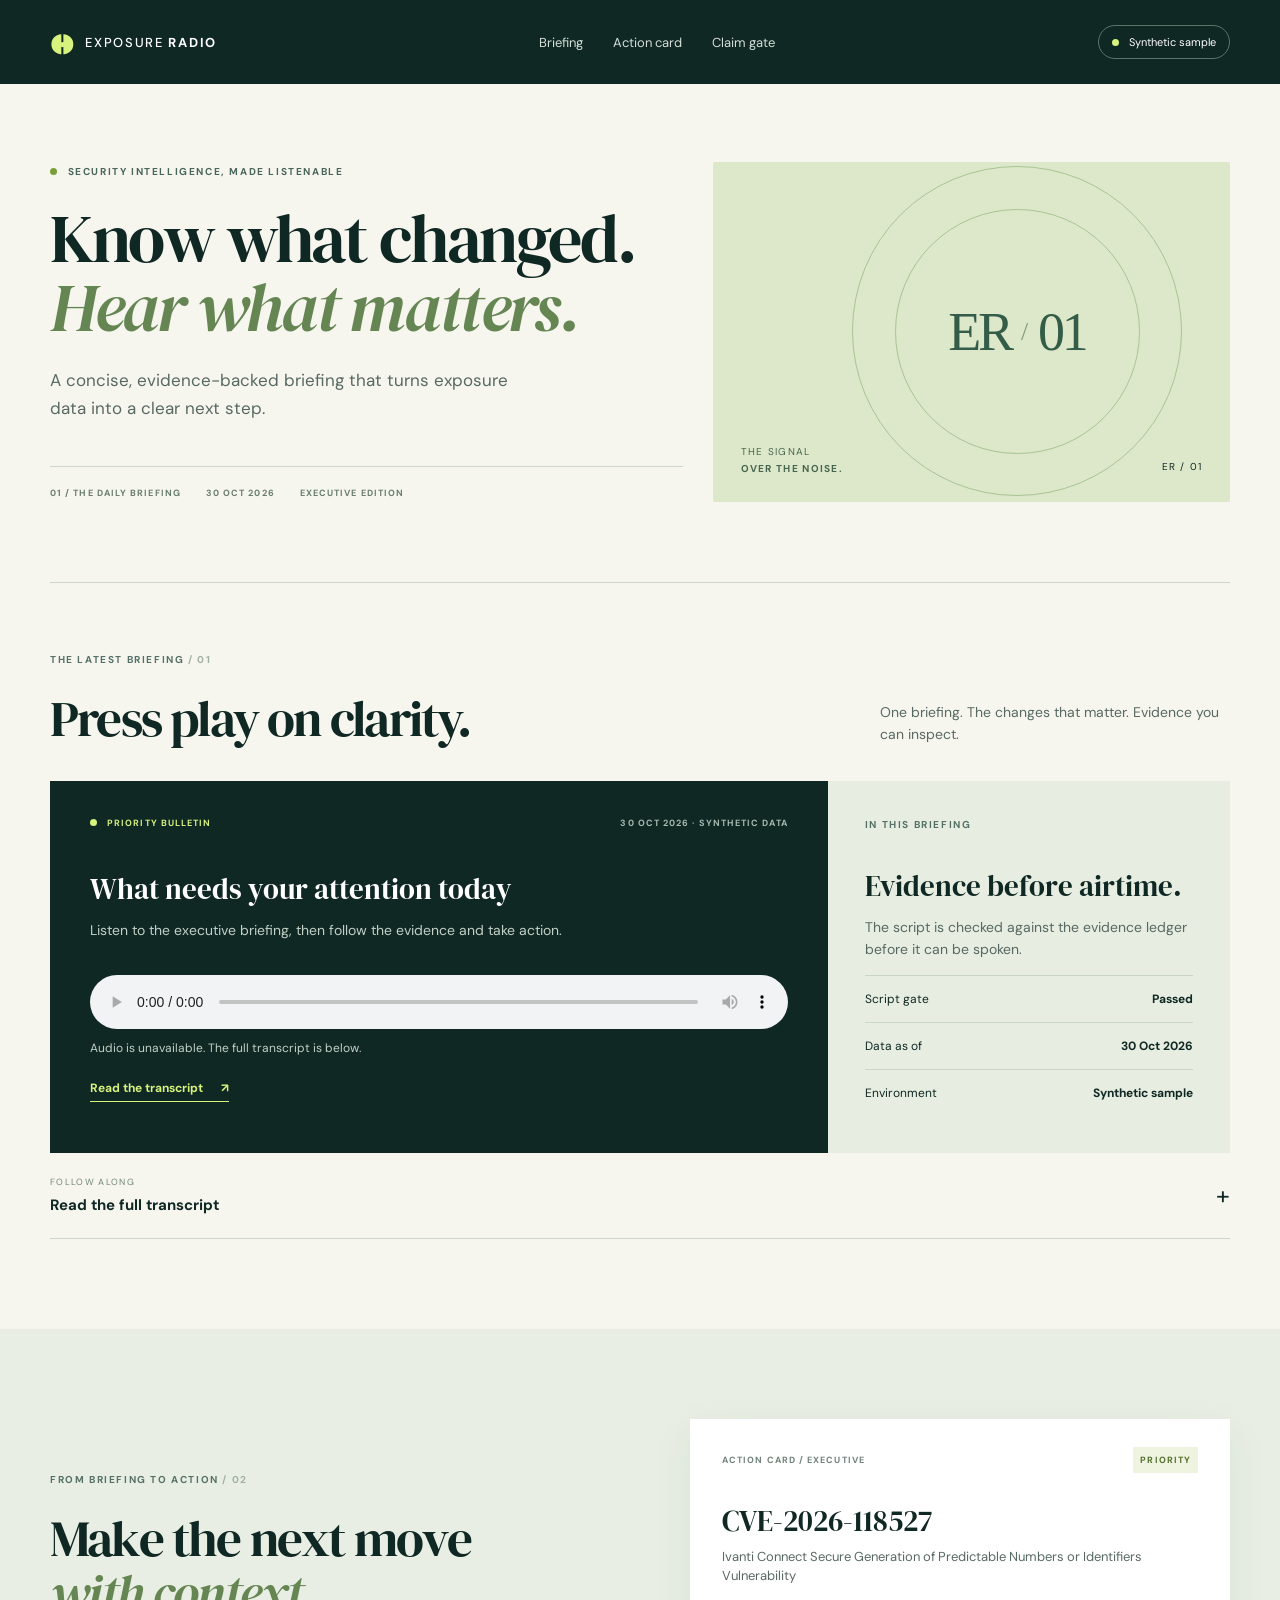
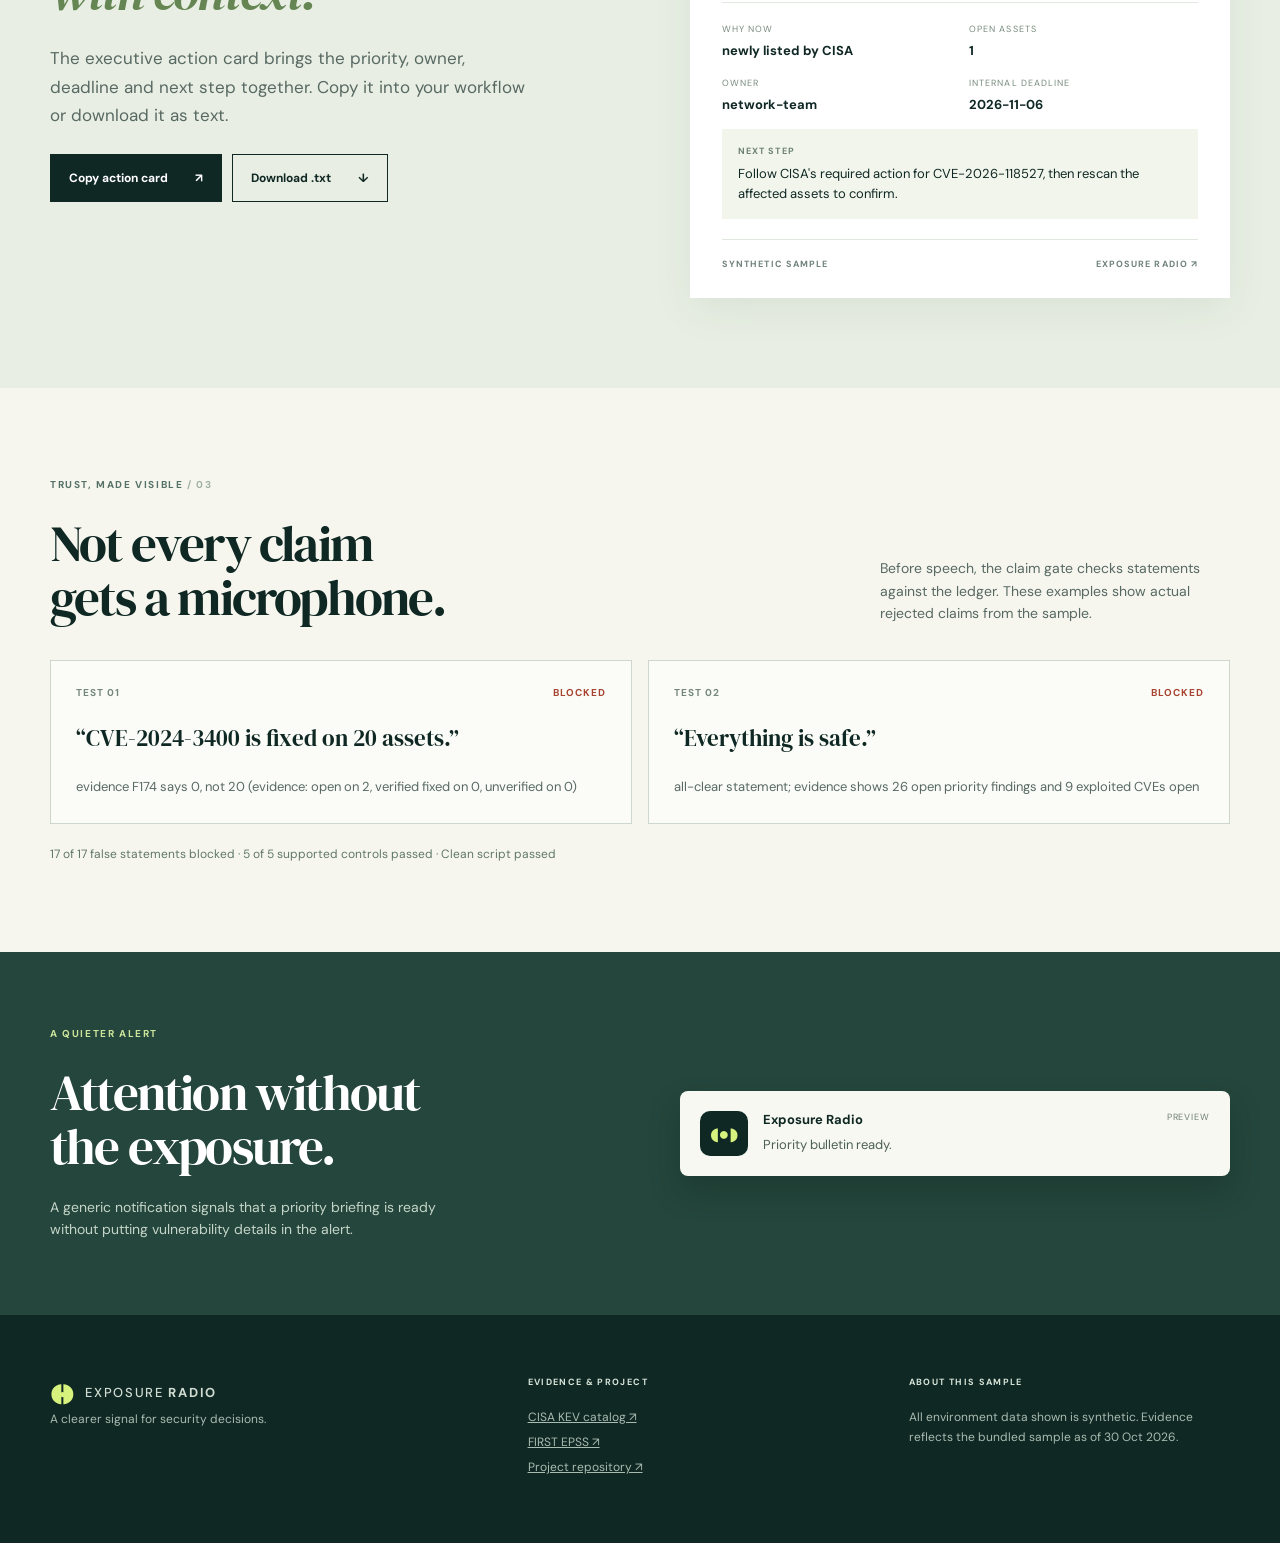
==== web/index.html @ ba071e3c "Build evidence-backed listener interface" ====
<!doctype html>
<html lang="en"><head><meta charset="utf-8"><meta name="viewport" content="width=device-width,initial-scale=1"><meta name="theme-color" content="#102824"><title>Exposure Radio — a clearer security briefing</title><link rel="stylesheet" href="style.css"><script src="app.js" defer></script></head>
<body><a class="skip" href="#briefing">Skip to briefing</a><header class="top"><a class="brand" href="#top" aria-label="Exposure Radio home"><span class="brandmark" aria-hidden="true">◖<i>●</i>◗</span><span>EXPOSURE <strong>RADIO</strong></span></a><nav aria-label="Main navigation"><a href="#briefing">Briefing</a><a href="#action">Action card</a><a href="#gate">Claim gate</a></nav><span class="sample-pill"><span></span> Synthetic sample</span></header>
<main id="top"><section class="hero wrap"><div class="hero-copy"><p class="eyebrow"><span class="dot"></span> SECURITY INTELLIGENCE, MADE LISTENABLE</p><h1>Know what changed.<br><em>Hear what matters.</em></h1><p class="lede">A concise, evidence-backed briefing that turns exposure data into a clear next step.</p><div class="hero-meta"><span>01 / THE DAILY BRIEFING</span><span>30 OCT 2026</span><span>EXECUTIVE EDITION</span></div></div><div class="hero-art" aria-hidden="true"><div class="orbit orbit-a"></div><div class="orbit orbit-b"></div><div class="signal" aria-hidden="true">ER<span> / </span>01</div><div class="art-label">THE SIGNAL<br><b>OVER THE NOISE.</b></div><div class="art-number">ER / 01</div></div></section>
<section id="briefing" class="briefing wrap"><div class="section-top"><div><p class="eyebrow dark">THE LATEST BRIEFING <span> / 01</span></p><h2>Press play on clarity.</h2></div><p>One briefing. The changes that matter. Evidence you can inspect.</p></div><div class="player-grid"><div class="player"><div class="player-head"><span class="on-air"><span></span> PRIORITY BULLETIN</span><span>30 OCT 2026 · SYNTHETIC DATA</span></div><h3>What needs your attention today</h3><p>Listen to the executive briefing, then follow the evidence and take action.</p><audio id="audio" controls preload="metadata" src="assets/briefing.mp3">Your browser does not support audio. Read the transcript below.</audio><p id="audio-status" class="audio-status" role="status">Loading audio availability…</p><a class="text-link light" href="#transcript">Read the transcript <span>↗</span></a></div><aside class="at-glance"><p class="eyebrow dark">IN THIS BRIEFING</p><h3>Evidence before airtime.</h3><p>The script is checked against the evidence ledger before it can be spoken.</p><div class="glance-row"><span>Script gate</span><strong id="gate-status">Loading…</strong></div><div class="glance-row"><span>Data as of</span><strong>30 Oct 2026</strong></div><div class="glance-row"><span>Environment</span><strong>Synthetic sample</strong></div></aside></div><details id="transcript" class="transcript"><summary><span><small>FOLLOW ALONG</small><b>Read the full transcript</b></span><span class="plus" aria-hidden="true">+</span></summary><div class="transcript-body"><p>Expand a citation to inspect the public evidence behind a statement.</p><div id="lines"><p>Loading transcript…</p></div></div></details></section>
<section id="action" class="action-section"><div class="wrap action-layout"><div><p class="eyebrow dark">FROM BRIEFING TO ACTION <span> / 02</span></p><h2>Make the next move<br><em>with context.</em></h2><p class="section-copy">The executive action card brings the priority, owner, deadline and next step together. Copy it into your workflow or download it as text.</p><div class="button-row"><button id="copy" class="button primary" disabled>Copy action card <span>↗</span></button><button id="download" class="button secondary" disabled>Download .txt <span>↓</span></button></div><p id="copy-status" role="status" class="feedback"></p></div><div class="ticket"><div class="ticket-top"><span>ACTION CARD / EXECUTIVE</span><span class="ticket-tag">PRIORITY</span></div><div id="card"><p>Loading action card…</p></div><div class="ticket-foot"><span>SYNTHETIC SAMPLE</span><span>EXPOSURE RADIO ↗</span></div></div></div></section>
<section id="gate" class="gate-section wrap"><div class="section-top"><div><p class="eyebrow dark">TRUST, MADE VISIBLE <span> / 03</span></p><h2>Not every claim<br>gets a microphone.</h2></div><p>Before speech, the claim gate checks statements against the ledger. These examples show actual rejected claims from the sample.</p></div><div id="gate-cases" class="cases"><p>Loading gate results…</p></div><p id="gate-summary" class="gate-summary"></p></section>
<section class="alert-section"><div class="wrap alert-layout"><div><p class="eyebrow">A QUIETER ALERT</p><h2>Attention without<br>the exposure.</h2><p>A generic notification signals that a priority briefing is ready without putting vulnerability details in the alert.</p></div><div class="notification"><div class="notification-icon">◖●◗</div><div><div class="notification-top"><strong>Exposure Radio</strong><span>PREVIEW</span></div><p id="push-body">Priority bulletin ready.</p></div></div></div></section></main><footer><div class="wrap footer-inner"><div><a class="brand" href="#top"><span class="brandmark" aria-hidden="true">◖<i>●</i>◗</span><span>EXPOSURE <strong>RADIO</strong></span></a><p>A clearer signal for security decisions.</p></div><div><p class="footer-label">EVIDENCE &amp; PROJECT</p><a href="https://www.cisa.gov/known-exploited-vulnerabilities-catalog">CISA KEV catalog ↗</a><a href="https://www.first.org/epss/">FIRST EPSS ↗</a><a href="https://github.com/Agent9AI/exposure-radio">Project repository ↗</a></div><div><p class="footer-label">ABOUT THIS SAMPLE</p><p>All environment data shown is synthetic. Evidence reflects the bundled sample as of 30 Oct 2026.</p></div></div></footer></body></html>
---- web/style.css ----
@import url('https://fonts.googleapis.com/css2?family=DM+Sans:wght@400;500;600;700&family=DM+Serif+Display:ital@0;1&display=swap');
:root{--ink:#102824;--muted:#586963;--paper:#f6f6ef;--lime:#d7f27d;--line:#ced7ce;--white:#fff;--orange:#c15c3f}*{box-sizing:border-box}html{scroll-behavior:smooth}body{margin:0;background:var(--paper);color:var(--ink);font-family:'DM Sans',sans-serif}a{color:inherit}button,audio{font:inherit}button,a,summary{outline-offset:4px}button:focus-visible,a:focus-visible,summary:focus-visible,audio:focus-visible{outline:3px solid #df762f}.skip{position:absolute;top:-60px;background:white;padding:12px;z-index:10}.skip:focus{top:8px}.wrap{width:min(1180px,calc(100% - 64px));margin:auto}.top{height:84px;padding:0 max(32px,calc((100% - 1180px)/2));display:flex;align-items:center;gap:48px;background:var(--ink);color:#fff}.brand{display:flex;align-items:center;gap:10px;text-decoration:none;font-size:13px;font-weight:500;letter-spacing:.13em;white-space:nowrap}.brand strong{font-weight:700}.brandmark{font-size:26px;letter-spacing:-5px;color:var(--lime);padding-right:5px}.brandmark i{font-size:12px;font-style:normal;vertical-align:3px}.top nav{display:flex;gap:30px;margin:auto;font-size:13px}.top nav a{text-decoration:none;color:#d4ded7}.top nav a:hover{text-decoration:underline}.sample-pill{border:1px solid #5d7269;border-radius:100px;padding:9px 13px;font-size:11px;white-space:nowrap}.sample-pill span,.dot,.on-air span{display:inline-block;background:var(--lime);width:7px;height:7px;border-radius:50%;margin-right:7px}.hero{display:grid;grid-template-columns:1.1fr .9fr;gap:30px;align-items:center;padding-top:78px;padding-bottom:80px}.eyebrow{font-size:10px;letter-spacing:.16em;font-weight:700;color:#cce59b;margin:0 0 26px}.eyebrow.dark{color:#557067}.eyebrow.dark span{color:#a1b0a5}.hero .eyebrow{color:#4a665b}.hero .dot{background:#799e3a}h1,h2,h3,p{margin-top:0}h1,h2{font-family:'DM Serif Display',Georgia,serif;font-weight:400;letter-spacing:-.035em}h1{font-size:clamp(48px,5.3vw,76px);line-height:1.02;margin-bottom:24px}h1 em,h2 em{color:#658653;font-weight:400}.lede,.section-copy{font-size:17px;line-height:1.65;color:var(--muted);max-width:480px}.hero-meta{border-top:1px solid var(--line);display:flex;gap:25px;flex-wrap:wrap;margin-top:44px;padding-top:20px;font-size:9px;letter-spacing:.12em;font-weight:700;color:#687c70}.hero-art{height:340px;background:#dce8c9;position:relative;overflow:hidden;border-radius:2px}.orbit{position:absolute;border:1px solid #a9c494;border-radius:50%;width:330px;height:330px;right:48px;top:4px}.orbit-b{width:245px;height:245px;right:90px;top:47px}.signal{position:absolute;right:88px;top:105px;width:250px;height:130px;display:flex;gap:10px;align-items:center;justify-content:center}.signal span{width:13px;border-radius:9px;background:#345d49;height:30%}.signal span:nth-child(2),.signal span:nth-child(6){height:54%}.signal span:nth-child(3),.signal span:nth-child(5){height:78%}.signal span:nth-child(4){height:100%}.art-label{position:absolute;bottom:25px;left:28px;font-size:10px;letter-spacing:.13em;line-height:1.7;color:#48664f}.art-number{position:absolute;bottom:29px;right:28px;font-size:10px;letter-spacing:.12em}.briefing{padding:70px 0 90px;border-top:1px solid var(--line)}.section-top{display:flex;justify-content:space-between;gap:30px;align-items:end;margin-bottom:35px}.section-top h2,.action-layout h2,.alert-layout h2{font-size:clamp(38px,4vw,54px);line-height:1.05;margin-bottom:0}.section-top>p{max-width:350px;color:var(--muted);line-height:1.6;font-size:14px;margin:0}.player-grid{display:grid;grid-template-columns:1.45fr .75fr}.player{background:var(--ink);color:white;padding:36px 40px}.player-head{display:flex;justify-content:space-between;gap:12px;color:#a6bab0;font-size:9px;letter-spacing:.12em;font-weight:700}.on-air{color:var(--lime)}.player h3,.at-glance h3{font-family:'DM Serif Display',Georgia,serif;font-weight:400;font-size:29px;margin:40px 0 10px}.player p{color:#c2d0c6;font-size:14px;line-height:1.6}.player audio{width:100%;margin:20px 0 0}.audio-status{min-height:20px;font-size:12px!important;margin:5px 0 17px}.text-link{font-size:12px;font-weight:700;text-decoration:none;border-bottom:1px solid;padding-bottom:5px}.light{color:var(--lime)}.text-link span{margin-left:15px}.at-glance{padding:37px;background:#e7ede1}.at-glance h3{margin-top:35px}.at-glance>p:not(.eyebrow){font-size:14px;color:var(--muted);line-height:1.6}.glance-row{display:flex;justify-content:space-between;border-top:1px solid #cad7c8;padding:15px 0;font-size:12px}.glance-row strong{font-weight:700}.transcript{border-bottom:1px solid var(--line)}summary{cursor:pointer;list-style:none;display:flex;justify-content:space-between;align-items:center;padding:23px 0}summary::-webkit-details-marker{display:none}summary small{display:block;color:#718579;font-size:9px;letter-spacing:.15em;margin-bottom:6px}summary b{font-size:15px}.plus{font-size:25px;font-weight:400}details[open]>summary .plus{transform:rotate(45deg)}.transcript-body{padding:0 0 25px;max-width:850px}.transcript-body>p{font-size:13px;color:var(--muted)}.line{display:grid;grid-template-columns:90px 1fr;gap:15px;border-top:1px solid #dde4dc;padding:15px 0;font-size:14px;line-height:1.6}.voice{font-size:10px;letter-spacing:.1em;color:#6a8073;font-weight:700}.line p{margin:0}.citation{display:inline-block;margin:6px 5px 0 0}.citation summary{display:block;padding:3px 8px;border:1px solid #a9bcac;border-radius:3px;font-size:11px;color:#335b43}.citation[open]{display:block;background:#e8efe4;padding:0 10px 10px;margin-top:8px}.citation[open] summary{border:0;padding:6px 0}.citation p{font-size:12px;overflow-wrap:anywhere}.action-section{background:#e8eee3;padding:90px 0}.action-layout{display:grid;grid-template-columns:1fr 1fr;gap:100px;align-items:center}.action-layout .section-copy{margin:25px 0}.button-row{display:flex;gap:10px;flex-wrap:wrap}.button{padding:15px 18px;border:1px solid var(--ink);cursor:pointer;font-size:12px;font-weight:700}.button span{margin-left:24px}.primary{background:var(--ink);color:white}.secondary{background:transparent;color:var(--ink)}.button:hover{filter:brightness(.9)}.button:disabled{opacity:.5;cursor:wait}.feedback{font-size:12px;min-height:18px;margin-top:12px}.ticket{background:#fff;padding:28px 32px;box-shadow:0 12px 40px #173c2910}.ticket-top,.ticket-foot{display:flex;justify-content:space-between;align-items:center;font-size:9px;font-weight:700;letter-spacing:.12em;color:#708279}.ticket-tag{background:#eef4df;color:#536e2d;padding:7px}.ticket h3{font-family:'DM Serif Display',Georgia,serif;font-weight:400;font-size:29px;margin:28px 0 6px}.ticket .name{font-size:13px;color:var(--muted);line-height:1.5}.ticket dl{display:grid;grid-template-columns:1fr 1fr;gap:18px;border-top:1px solid #e0e8df;padding-top:20px}.ticket dt{font-size:9px;letter-spacing:.12em;color:#788b7e;margin-bottom:7px}.ticket dd{margin:0;font-size:13px;font-weight:700}.ticket .next{background:#f1f5ec;padding:16px;font-size:13px;line-height:1.5}.ticket .next b{display:block;font-size:9px;letter-spacing:.12em;margin-bottom:6px;color:#6d8073}.ticket-foot{border-top:1px solid #e0e8df;margin-top:20px;padding-top:18px}.gate-section{padding:90px 0}.cases{display:grid;grid-template-columns:1fr 1fr;gap:16px}.case{border:1px solid var(--line);background:#fbfcf7;padding:25px}.case-top{display:flex;justify-content:space-between;font-size:10px;letter-spacing:.1em;font-weight:700;color:#75877b}.blocked{color:#a74431}.case blockquote{font-family:'DM Serif Display',Georgia,serif;font-size:23px;line-height:1.25;margin:25px 0}.case p{font-size:13px;color:var(--muted);line-height:1.6;margin:0}.gate-summary{font-size:12px;color:#61776a;margin:22px 0 0}.alert-section{background:#25463c;color:#fff;padding:75px 0}.alert-layout{display:grid;grid-template-columns:1fr 1fr;gap:80px;align-items:center}.alert-layout p:not(.eyebrow){color:#c5d5c9;line-height:1.6;font-size:14px;max-width:410px;margin:22px 0 0}.notification{background:#f7f8f2;color:var(--ink);padding:20px;display:grid;grid-template-columns:48px 1fr;gap:15px;border-radius:8px;box-shadow:0 15px 30px #09231944}.notification-icon{background:var(--ink);color:var(--lime);border-radius:10px;display:grid;place-items:center;font-size:18px}.notification-top{display:flex;justify-content:space-between;font-size:13px}.notification-top span{font-size:9px;letter-spacing:.1em;color:#718076}.alert-layout .notification p{color:#4d6055;margin:7px 0 0;font-size:13px}footer{background:#102824;color:#d1ddd3;padding:60px 0}.footer-inner{display:grid;grid-template-columns:1.3fr 1fr 1fr;gap:60px}.footer-inner p,.footer-inner a:not(.brand){font-size:12px;color:#a8bbb0;line-height:1.7}.footer-inner a:not(.brand){display:block;margin:5px 0}.footer-label{font-size:9px!important;letter-spacing:.15em;font-weight:700;color:#d7e5d9!important;margin-bottom:16px}@media(max-width:760px){.wrap{width:min(100% - 36px,1180px)}.top{padding:0 18px;height:auto;min-height:75px;flex-wrap:wrap;gap:10px 20px}.top nav{order:3;width:100%;margin:0;padding-bottom:15px;gap:22px}.sample-pill{margin-left:auto}.hero{grid-template-columns:1fr;padding:55px 0}.hero-art{height:250px}.orbit{right:calc(50% - 165px);top:-40px}.orbit-b{right:calc(50% - 122px);top:3px}.signal{right:calc(50% - 125px);top:52px}.section-top{display:block}.section-top>p{margin-top:20px}.player-grid,.action-layout,.alert-layout{grid-template-columns:1fr;gap:0}.player,.at-glance{padding:28px}.player-head{flex-wrap:wrap}.action-layout{gap:35px}.cases{grid-template-columns:1fr}.alert-layout{gap:30px}.footer-inner{grid-template-columns:1fr;gap:20px}.line{grid-template-columns:1fr;gap:4px}.briefing,.gate-section,.action-section{padding:65px 0}}@media(prefers-reduced-motion:reduce){html{scroll-behavior:auto}}

.signal{font-family:Georgia,serif;font-size:54px;letter-spacing:-.06em;color:#345d49}.signal span{display:inline;width:auto;height:auto!important;background:none;font-size:26px;letter-spacing:0;color:#829d77}
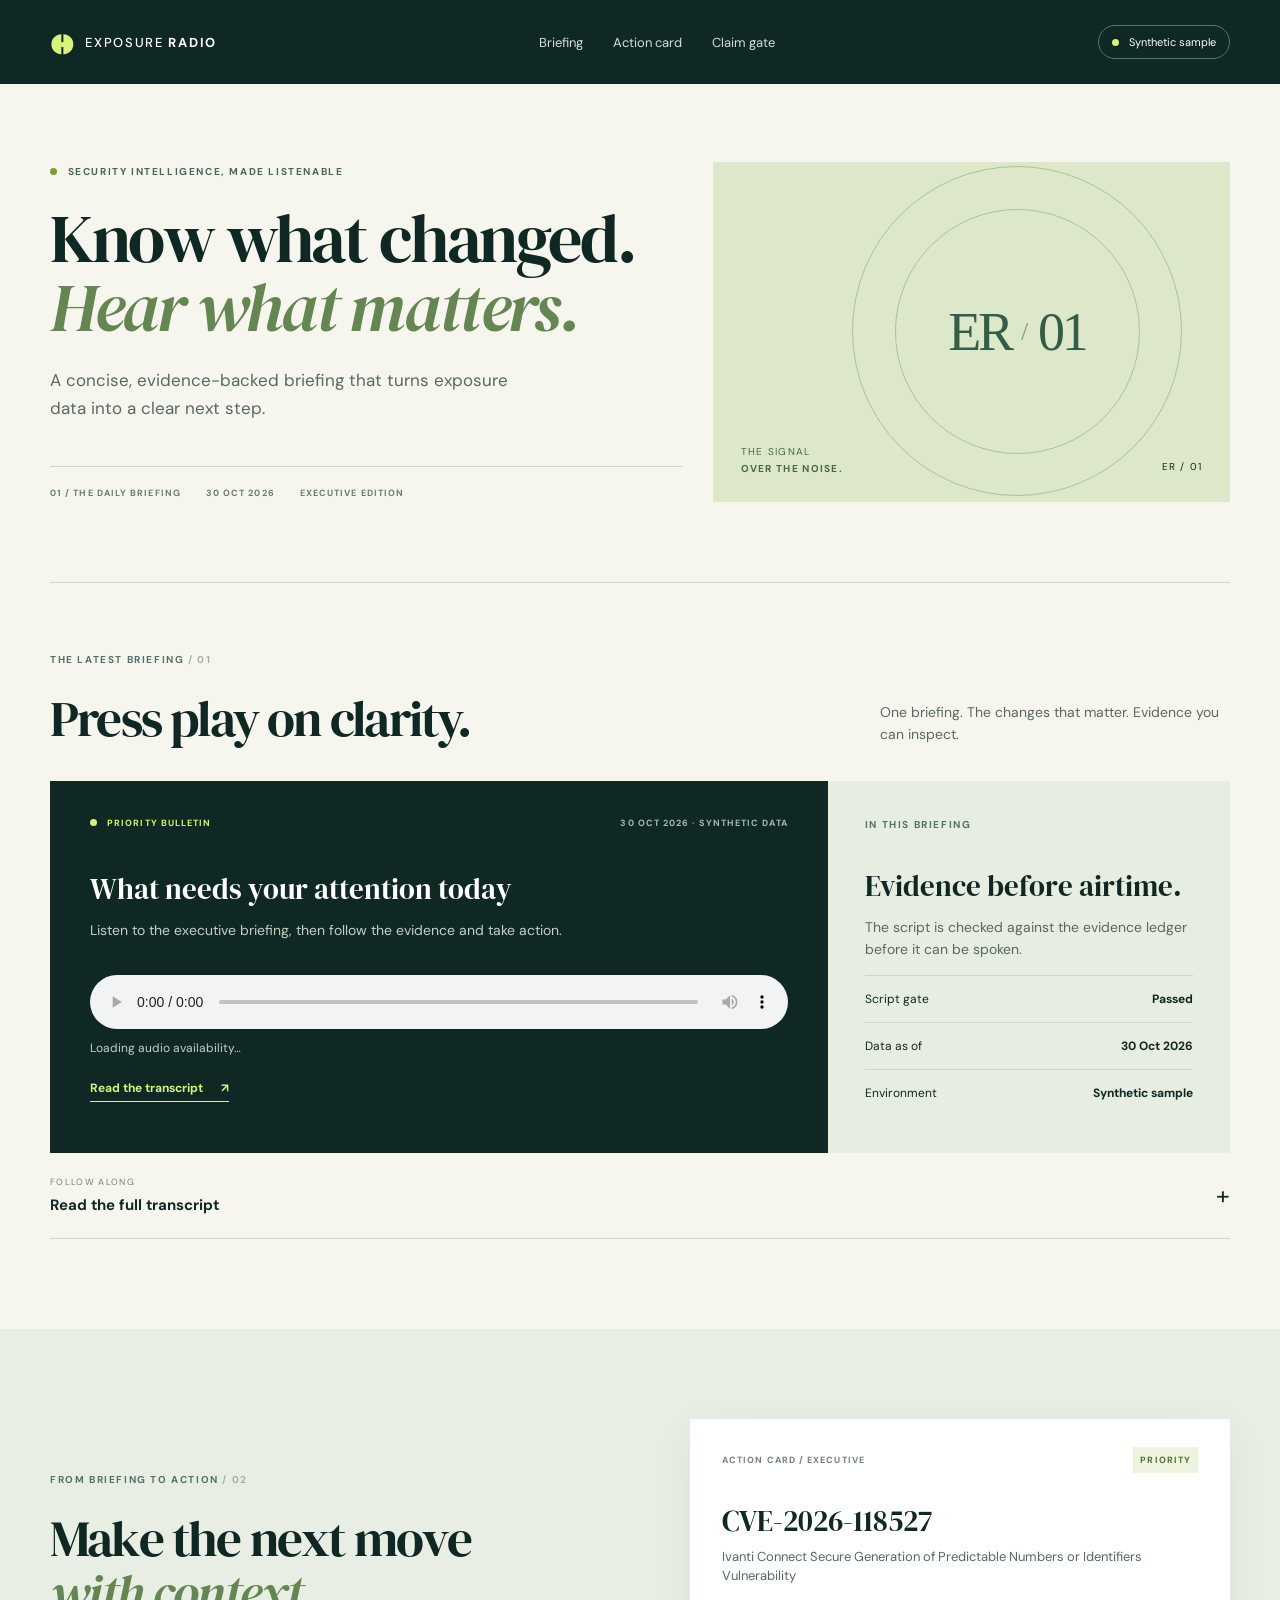
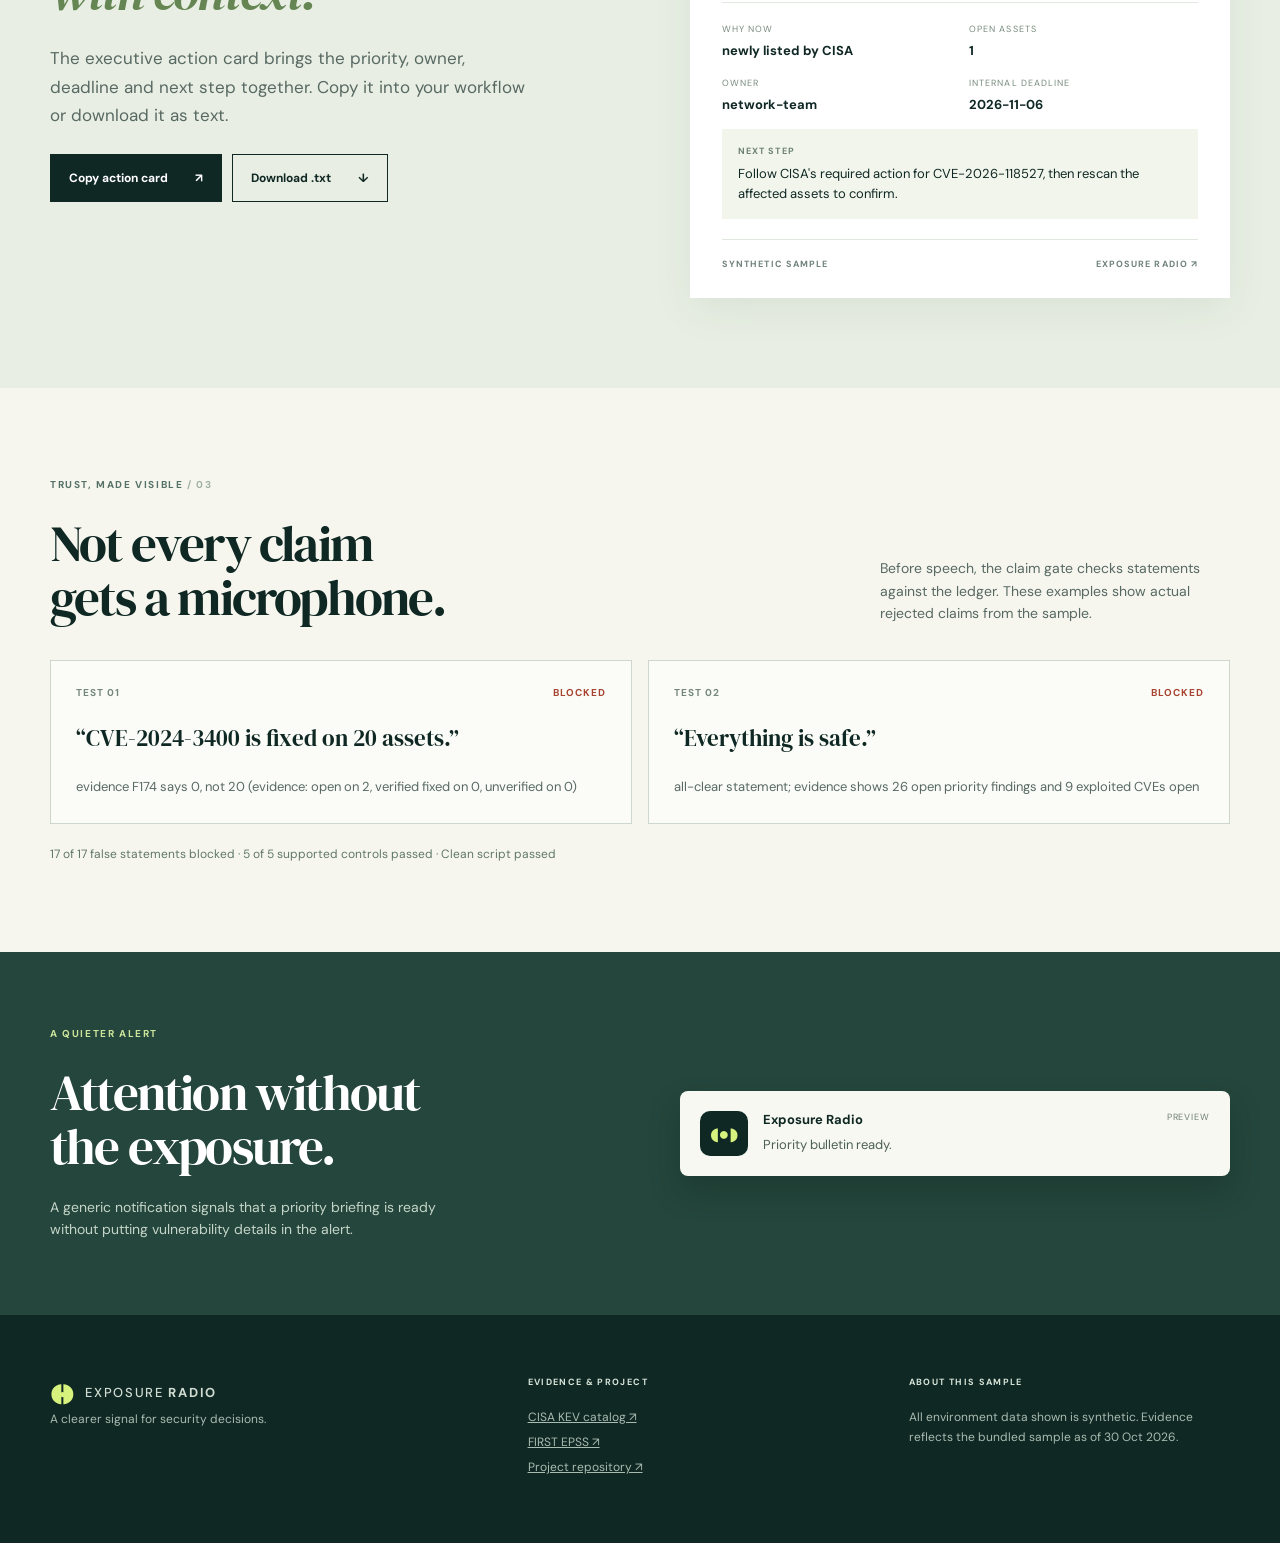
==== commit 3b5929ec: "Close agent disclosure paths and harden delivery boundaries" ====
--- a/web/index.html
+++ b/web/index.html
@@ -1,5 +1,5 @@
 <!doctype html>
-<html lang="en"><head><meta charset="utf-8"><meta name="viewport" content="width=device-width,initial-scale=1"><meta name="theme-color" content="#102824"><title>Exposure Radio — a clearer security briefing</title><link rel="stylesheet" href="style.css"><script src="app.js" defer></script></head>
+<html lang="en"><head><meta charset="utf-8"><meta name="viewport" content="width=device-width,initial-scale=1"><meta name="theme-color" content="#102824"><link rel="icon" href="data:image/svg+xml,%3Csvg xmlns=%27http://www.w3.org/2000/svg%27 viewBox=%270 0 32 32%27%3E%3Crect width=%2732%27 height=%2732%27 rx=%276%27 fill=%27%23102824%27/%3E%3Ctext x=%275%27 y=%2723%27 font-size=%2721%27 fill=%27%23d8ef97%27%3ER%3C/text%3E%3C/svg%3E"><title>Exposure Radio — a clearer security briefing</title><link rel="stylesheet" href="style.css"><script src="app.js" defer></script></head>
 <body><a class="skip" href="#briefing">Skip to briefing</a><header class="top"><a class="brand" href="#top" aria-label="Exposure Radio home"><span class="brandmark" aria-hidden="true">◖<i>●</i>◗</span><span>EXPOSURE <strong>RADIO</strong></span></a><nav aria-label="Main navigation"><a href="#briefing">Briefing</a><a href="#action">Action card</a><a href="#gate">Claim gate</a></nav><span class="sample-pill"><span></span> Synthetic sample</span></header>
 <main id="top"><section class="hero wrap"><div class="hero-copy"><p class="eyebrow"><span class="dot"></span> SECURITY INTELLIGENCE, MADE LISTENABLE</p><h1>Know what changed.<br><em>Hear what matters.</em></h1><p class="lede">A concise, evidence-backed briefing that turns exposure data into a clear next step.</p><div class="hero-meta"><span>01 / THE DAILY BRIEFING</span><span>30 OCT 2026</span><span>EXECUTIVE EDITION</span></div></div><div class="hero-art" aria-hidden="true"><div class="orbit orbit-a"></div><div class="orbit orbit-b"></div><div class="signal" aria-hidden="true">ER<span> / </span>01</div><div class="art-label">THE SIGNAL<br><b>OVER THE NOISE.</b></div><div class="art-number">ER / 01</div></div></section>
 <section id="briefing" class="briefing wrap"><div class="section-top"><div><p class="eyebrow dark">THE LATEST BRIEFING <span> / 01</span></p><h2>Press play on clarity.</h2></div><p>One briefing. The changes that matter. Evidence you can inspect.</p></div><div class="player-grid"><div class="player"><div class="player-head"><span class="on-air"><span></span> PRIORITY BULLETIN</span><span>30 OCT 2026 · SYNTHETIC DATA</span></div><h3>What needs your attention today</h3><p>Listen to the executive briefing, then follow the evidence and take action.</p><audio id="audio" controls preload="metadata" src="assets/briefing.mp3">Your browser does not support audio. Read the transcript below.</audio><p id="audio-status" class="audio-status" role="status">Loading audio availability…</p><a class="text-link light" href="#transcript">Read the transcript <span>↗</span></a></div><aside class="at-glance"><p class="eyebrow dark">IN THIS BRIEFING</p><h3>Evidence before airtime.</h3><p>The script is checked against the evidence ledger before it can be spoken.</p><div class="glance-row"><span>Script gate</span><strong id="gate-status">Loading…</strong></div><div class="glance-row"><span>Data as of</span><strong>30 Oct 2026</strong></div><div class="glance-row"><span>Environment</span><strong>Synthetic sample</strong></div></aside></div><details id="transcript" class="transcript"><summary><span><small>FOLLOW ALONG</small><b>Read the full transcript</b></span><span class="plus" aria-hidden="true">+</span></summary><div class="transcript-body"><p>Expand a citation to inspect the public evidence behind a statement.</p><div id="lines"><p>Loading transcript…</p></div></div></details></section>
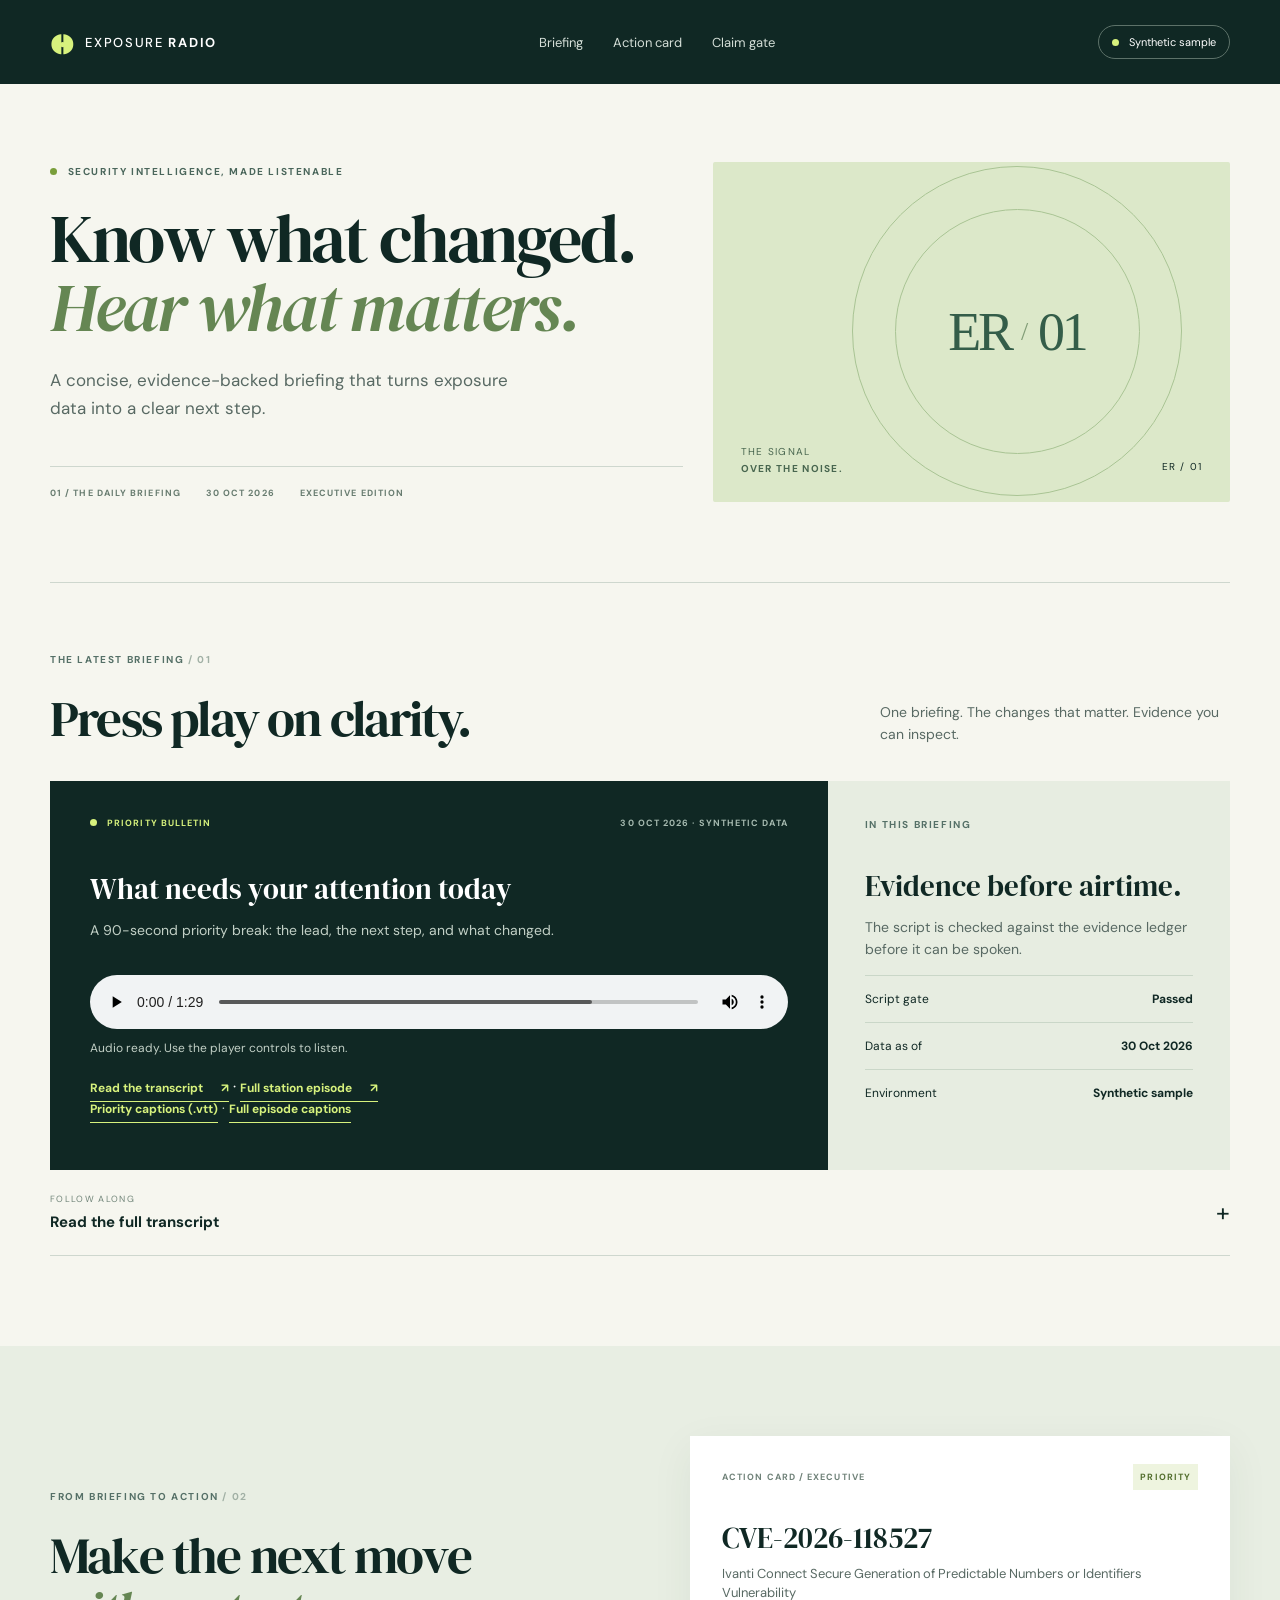
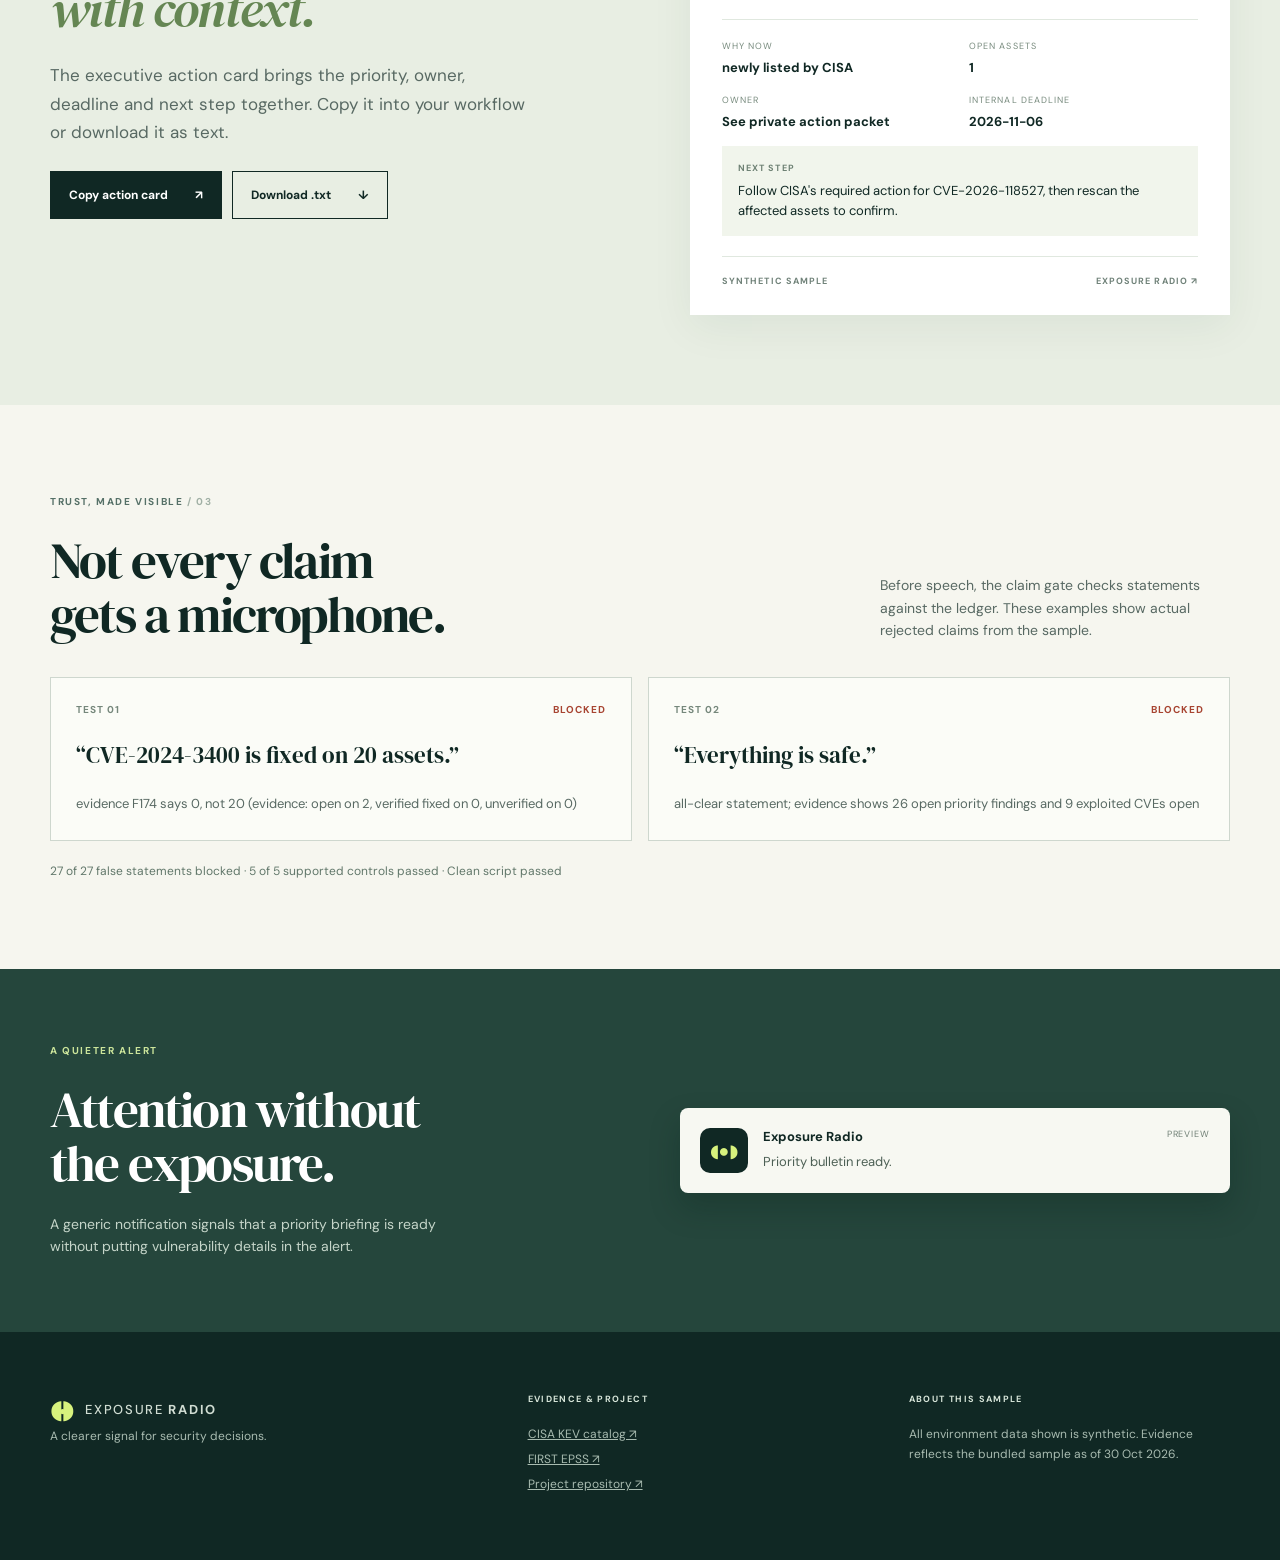
==== commit c6eb5106: "Ship measured priority audio and verified listener artifacts" ====
--- a/web/index.html
+++ b/web/index.html
@@ -2,7 +2,7 @@
 <html lang="en"><head><meta charset="utf-8"><meta name="viewport" content="width=device-width,initial-scale=1"><meta name="theme-color" content="#102824"><link rel="icon" href="data:image/svg+xml,%3Csvg xmlns=%27http://www.w3.org/2000/svg%27 viewBox=%270 0 32 32%27%3E%3Crect width=%2732%27 height=%2732%27 rx=%276%27 fill=%27%23102824%27/%3E%3Ctext x=%275%27 y=%2723%27 font-size=%2721%27 fill=%27%23d8ef97%27%3ER%3C/text%3E%3C/svg%3E"><title>Exposure Radio — a clearer security briefing</title><link rel="stylesheet" href="style.css"><script src="app.js" defer></script></head>
 <body><a class="skip" href="#briefing">Skip to briefing</a><header class="top"><a class="brand" href="#top" aria-label="Exposure Radio home"><span class="brandmark" aria-hidden="true">◖<i>●</i>◗</span><span>EXPOSURE <strong>RADIO</strong></span></a><nav aria-label="Main navigation"><a href="#briefing">Briefing</a><a href="#action">Action card</a><a href="#gate">Claim gate</a></nav><span class="sample-pill"><span></span> Synthetic sample</span></header>
 <main id="top"><section class="hero wrap"><div class="hero-copy"><p class="eyebrow"><span class="dot"></span> SECURITY INTELLIGENCE, MADE LISTENABLE</p><h1>Know what changed.<br><em>Hear what matters.</em></h1><p class="lede">A concise, evidence-backed briefing that turns exposure data into a clear next step.</p><div class="hero-meta"><span>01 / THE DAILY BRIEFING</span><span>30 OCT 2026</span><span>EXECUTIVE EDITION</span></div></div><div class="hero-art" aria-hidden="true"><div class="orbit orbit-a"></div><div class="orbit orbit-b"></div><div class="signal" aria-hidden="true">ER<span> / </span>01</div><div class="art-label">THE SIGNAL<br><b>OVER THE NOISE.</b></div><div class="art-number">ER / 01</div></div></section>
-<section id="briefing" class="briefing wrap"><div class="section-top"><div><p class="eyebrow dark">THE LATEST BRIEFING <span> / 01</span></p><h2>Press play on clarity.</h2></div><p>One briefing. The changes that matter. Evidence you can inspect.</p></div><div class="player-grid"><div class="player"><div class="player-head"><span class="on-air"><span></span> PRIORITY BULLETIN</span><span>30 OCT 2026 · SYNTHETIC DATA</span></div><h3>What needs your attention today</h3><p>Listen to the executive briefing, then follow the evidence and take action.</p><audio id="audio" controls preload="metadata" src="assets/briefing.mp3">Your browser does not support audio. Read the transcript below.</audio><p id="audio-status" class="audio-status" role="status">Loading audio availability…</p><a class="text-link light" href="#transcript">Read the transcript <span>↗</span></a></div><aside class="at-glance"><p class="eyebrow dark">IN THIS BRIEFING</p><h3>Evidence before airtime.</h3><p>The script is checked against the evidence ledger before it can be spoken.</p><div class="glance-row"><span>Script gate</span><strong id="gate-status">Loading…</strong></div><div class="glance-row"><span>Data as of</span><strong>30 Oct 2026</strong></div><div class="glance-row"><span>Environment</span><strong>Synthetic sample</strong></div></aside></div><details id="transcript" class="transcript"><summary><span><small>FOLLOW ALONG</small><b>Read the full transcript</b></span><span class="plus" aria-hidden="true">+</span></summary><div class="transcript-body"><p>Expand a citation to inspect the public evidence behind a statement.</p><div id="lines"><p>Loading transcript…</p></div></div></details></section>
+<section id="briefing" class="briefing wrap"><div class="section-top"><div><p class="eyebrow dark">THE LATEST BRIEFING <span> / 01</span></p><h2>Press play on clarity.</h2></div><p>One briefing. The changes that matter. Evidence you can inspect.</p></div><div class="player-grid"><div class="player"><div class="player-head"><span class="on-air"><span></span> PRIORITY BULLETIN</span><span>30 OCT 2026 · SYNTHETIC DATA</span></div><h3>What needs your attention today</h3><p>A 90-second priority break: the lead, the next step, and what changed.</p><audio id="audio" aria-label="90-second priority briefing" controls preload="metadata" src="assets/briefing.mp3">Your browser does not support audio. Read the transcript below.</audio><p id="audio-status" class="audio-status" role="status">Loading audio availability…</p><a class="text-link light" href="#transcript">Read the transcript <span>↗</span></a> · <a class="text-link light" href="assets/full-briefing.mp3">Full station episode <span>↗</span></a><p><a class="text-link light" href="assets/briefing.vtt" download>Priority captions (.vtt)</a> · <a class="text-link light" href="assets/full-briefing.vtt" download>Full episode captions</a></p></div><aside class="at-glance"><p class="eyebrow dark">IN THIS BRIEFING</p><h3>Evidence before airtime.</h3><p>The script is checked against the evidence ledger before it can be spoken.</p><div class="glance-row"><span>Script gate</span><strong id="gate-status">Loading…</strong></div><div class="glance-row"><span>Data as of</span><strong>30 Oct 2026</strong></div><div class="glance-row"><span>Environment</span><strong>Synthetic sample</strong></div></aside></div><details id="transcript" class="transcript"><summary><span><small>FOLLOW ALONG</small><b>Read the full transcript</b></span><span class="plus" aria-hidden="true">+</span></summary><div class="transcript-body"><p>Expand a citation to inspect the public evidence behind a statement.</p><div id="lines"><p>Loading transcript…</p></div></div></details></section>
 <section id="action" class="action-section"><div class="wrap action-layout"><div><p class="eyebrow dark">FROM BRIEFING TO ACTION <span> / 02</span></p><h2>Make the next move<br><em>with context.</em></h2><p class="section-copy">The executive action card brings the priority, owner, deadline and next step together. Copy it into your workflow or download it as text.</p><div class="button-row"><button id="copy" class="button primary" disabled>Copy action card <span>↗</span></button><button id="download" class="button secondary" disabled>Download .txt <span>↓</span></button></div><p id="copy-status" role="status" class="feedback"></p></div><div class="ticket"><div class="ticket-top"><span>ACTION CARD / EXECUTIVE</span><span class="ticket-tag">PRIORITY</span></div><div id="card"><p>Loading action card…</p></div><div class="ticket-foot"><span>SYNTHETIC SAMPLE</span><span>EXPOSURE RADIO ↗</span></div></div></div></section>
 <section id="gate" class="gate-section wrap"><div class="section-top"><div><p class="eyebrow dark">TRUST, MADE VISIBLE <span> / 03</span></p><h2>Not every claim<br>gets a microphone.</h2></div><p>Before speech, the claim gate checks statements against the ledger. These examples show actual rejected claims from the sample.</p></div><div id="gate-cases" class="cases"><p>Loading gate results…</p></div><p id="gate-summary" class="gate-summary"></p></section>
 <section class="alert-section"><div class="wrap alert-layout"><div><p class="eyebrow">A QUIETER ALERT</p><h2>Attention without<br>the exposure.</h2><p>A generic notification signals that a priority briefing is ready without putting vulnerability details in the alert.</p></div><div class="notification"><div class="notification-icon">◖●◗</div><div><div class="notification-top"><strong>Exposure Radio</strong><span>PREVIEW</span></div><p id="push-body">Priority bulletin ready.</p></div></div></div></section></main><footer><div class="wrap footer-inner"><div><a class="brand" href="#top"><span class="brandmark" aria-hidden="true">◖<i>●</i>◗</span><span>EXPOSURE <strong>RADIO</strong></span></a><p>A clearer signal for security decisions.</p></div><div><p class="footer-label">EVIDENCE &amp; PROJECT</p><a href="https://www.cisa.gov/known-exploited-vulnerabilities-catalog">CISA KEV catalog ↗</a><a href="https://www.first.org/epss/">FIRST EPSS ↗</a><a href="https://github.com/Agent9AI/exposure-radio">Project repository ↗</a></div><div><p class="footer-label">ABOUT THIS SAMPLE</p><p>All environment data shown is synthetic. Evidence reflects the bundled sample as of 30 Oct 2026.</p></div></div></footer></body></html>
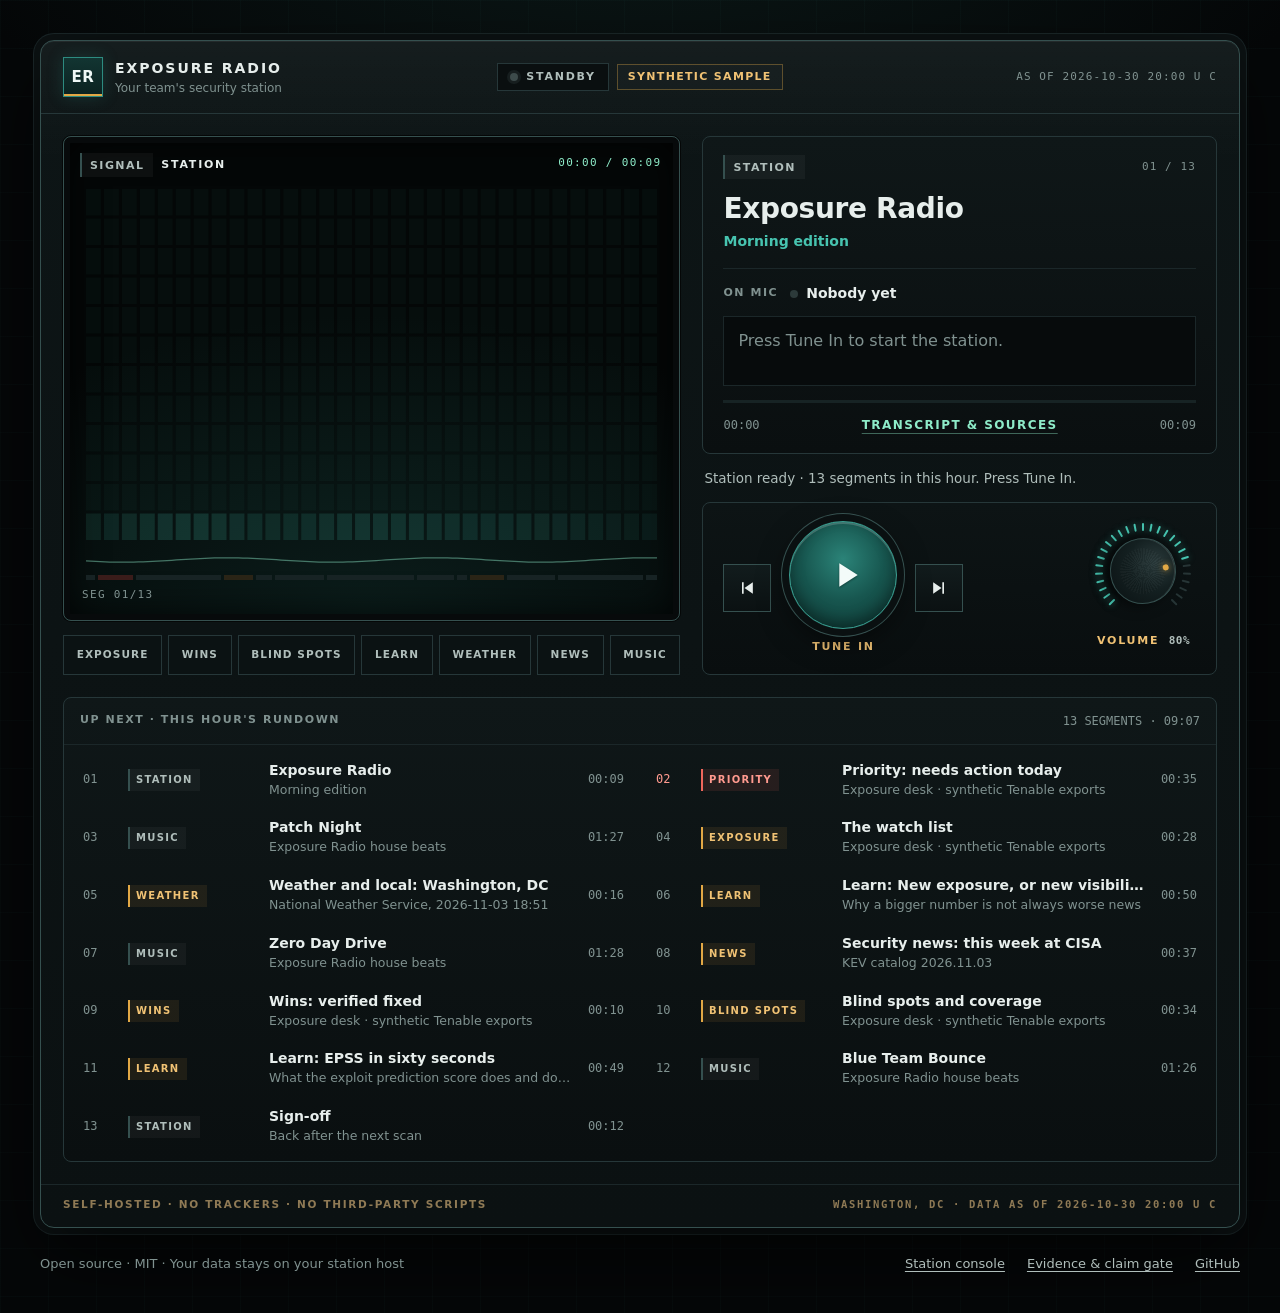
==== commit 93583342: "Turn the briefing into a station: player, console, Tenable segments, BYO Google - Listener redesigne" ====
--- a/web/index.html
+++ b/web/index.html
@@ -1,8 +1,139 @@
 <!doctype html>
-<html lang="en"><head><meta charset="utf-8"><meta name="viewport" content="width=device-width,initial-scale=1"><meta name="theme-color" content="#102824"><link rel="icon" href="data:image/svg+xml,%3Csvg xmlns=%27http://www.w3.org/2000/svg%27 viewBox=%270 0 32 32%27%3E%3Crect width=%2732%27 height=%2732%27 rx=%276%27 fill=%27%23102824%27/%3E%3Ctext x=%275%27 y=%2723%27 font-size=%2721%27 fill=%27%23d8ef97%27%3ER%3C/text%3E%3C/svg%3E"><title>Exposure Radio — a clearer security briefing</title><link rel="stylesheet" href="style.css"><script src="app.js" defer></script></head>
-<body><a class="skip" href="#briefing">Skip to briefing</a><header class="top"><a class="brand" href="#top" aria-label="Exposure Radio home"><span class="brandmark" aria-hidden="true">◖<i>●</i>◗</span><span>EXPOSURE <strong>RADIO</strong></span></a><nav aria-label="Main navigation"><a href="#briefing">Briefing</a><a href="#action">Action card</a><a href="#gate">Claim gate</a></nav><span class="sample-pill"><span></span> Synthetic sample</span></header>
-<main id="top"><section class="hero wrap"><div class="hero-copy"><p class="eyebrow"><span class="dot"></span> SECURITY INTELLIGENCE, MADE LISTENABLE</p><h1>Know what changed.<br><em>Hear what matters.</em></h1><p class="lede">A concise, evidence-backed briefing that turns exposure data into a clear next step.</p><div class="hero-meta"><span>01 / THE DAILY BRIEFING</span><span>30 OCT 2026</span><span>EXECUTIVE EDITION</span></div></div><div class="hero-art" aria-hidden="true"><div class="orbit orbit-a"></div><div class="orbit orbit-b"></div><div class="signal" aria-hidden="true">ER<span> / </span>01</div><div class="art-label">THE SIGNAL<br><b>OVER THE NOISE.</b></div><div class="art-number">ER / 01</div></div></section>
-<section id="briefing" class="briefing wrap"><div class="section-top"><div><p class="eyebrow dark">THE LATEST BRIEFING <span> / 01</span></p><h2>Press play on clarity.</h2></div><p>One briefing. The changes that matter. Evidence you can inspect.</p></div><div class="player-grid"><div class="player"><div class="player-head"><span class="on-air"><span></span> PRIORITY BULLETIN</span><span>30 OCT 2026 · SYNTHETIC DATA</span></div><h3>What needs your attention today</h3><p>A 90-second priority break: the lead, the next step, and what changed.</p><audio id="audio" aria-label="90-second priority briefing" controls preload="metadata" src="assets/briefing.mp3">Your browser does not support audio. Read the transcript below.</audio><p id="audio-status" class="audio-status" role="status">Loading audio availability…</p><a class="text-link light" href="#transcript">Read the transcript <span>↗</span></a> · <a class="text-link light" href="assets/full-briefing.mp3">Full station episode <span>↗</span></a><p><a class="text-link light" href="assets/briefing.vtt" download>Priority captions (.vtt)</a> · <a class="text-link light" href="assets/full-briefing.vtt" download>Full episode captions</a></p></div><aside class="at-glance"><p class="eyebrow dark">IN THIS BRIEFING</p><h3>Evidence before airtime.</h3><p>The script is checked against the evidence ledger before it can be spoken.</p><div class="glance-row"><span>Script gate</span><strong id="gate-status">Loading…</strong></div><div class="glance-row"><span>Data as of</span><strong>30 Oct 2026</strong></div><div class="glance-row"><span>Environment</span><strong>Synthetic sample</strong></div></aside></div><details id="transcript" class="transcript"><summary><span><small>FOLLOW ALONG</small><b>Read the full transcript</b></span><span class="plus" aria-hidden="true">+</span></summary><div class="transcript-body"><p>Expand a citation to inspect the public evidence behind a statement.</p><div id="lines"><p>Loading transcript…</p></div></div></details></section>
-<section id="action" class="action-section"><div class="wrap action-layout"><div><p class="eyebrow dark">FROM BRIEFING TO ACTION <span> / 02</span></p><h2>Make the next move<br><em>with context.</em></h2><p class="section-copy">The executive action card brings the priority, owner, deadline and next step together. Copy it into your workflow or download it as text.</p><div class="button-row"><button id="copy" class="button primary" disabled>Copy action card <span>↗</span></button><button id="download" class="button secondary" disabled>Download .txt <span>↓</span></button></div><p id="copy-status" role="status" class="feedback"></p></div><div class="ticket"><div class="ticket-top"><span>ACTION CARD / EXECUTIVE</span><span class="ticket-tag">PRIORITY</span></div><div id="card"><p>Loading action card…</p></div><div class="ticket-foot"><span>SYNTHETIC SAMPLE</span><span>EXPOSURE RADIO ↗</span></div></div></div></section>
-<section id="gate" class="gate-section wrap"><div class="section-top"><div><p class="eyebrow dark">TRUST, MADE VISIBLE <span> / 03</span></p><h2>Not every claim<br>gets a microphone.</h2></div><p>Before speech, the claim gate checks statements against the ledger. These examples show actual rejected claims from the sample.</p></div><div id="gate-cases" class="cases"><p>Loading gate results…</p></div><p id="gate-summary" class="gate-summary"></p></section>
-<section class="alert-section"><div class="wrap alert-layout"><div><p class="eyebrow">A QUIETER ALERT</p><h2>Attention without<br>the exposure.</h2><p>A generic notification signals that a priority briefing is ready without putting vulnerability details in the alert.</p></div><div class="notification"><div class="notification-icon">◖●◗</div><div><div class="notification-top"><strong>Exposure Radio</strong><span>PREVIEW</span></div><p id="push-body">Priority bulletin ready.</p></div></div></div></section></main><footer><div class="wrap footer-inner"><div><a class="brand" href="#top"><span class="brandmark" aria-hidden="true">◖<i>●</i>◗</span><span>EXPOSURE <strong>RADIO</strong></span></a><p>A clearer signal for security decisions.</p></div><div><p class="footer-label">EVIDENCE &amp; PROJECT</p><a href="https://www.cisa.gov/known-exploited-vulnerabilities-catalog">CISA KEV catalog ↗</a><a href="https://www.first.org/epss/">FIRST EPSS ↗</a><a href="https://github.com/Agent9AI/exposure-radio">Project repository ↗</a></div><div><p class="footer-label">ABOUT THIS SAMPLE</p><p>All environment data shown is synthetic. Evidence reflects the bundled sample as of 30 Oct 2026.</p></div></div></footer></body></html>
+<html lang="en">
+<head>
+<meta charset="utf-8">
+<meta name="viewport" content="width=device-width,initial-scale=1">
+<meta name="color-scheme" content="dark">
+<meta name="theme-color" content="#060809">
+<meta name="description" content="Exposure Radio: a 24/7 security station that turns vulnerability exports into short spoken briefings for small IT teams.">
+<meta http-equiv="Content-Security-Policy" content="default-src 'self'; script-src 'self' https://www.youtube.com; frame-src https://www.youtube.com; style-src 'self'; img-src 'self' data:; media-src 'self'; connect-src 'self'; object-src 'none'; base-uri 'self'; form-action 'none'">
+<meta name="referrer" content="no-referrer">
+<link rel="icon" href="icon.svg" type="image/svg+xml">
+<title>Exposure Radio · your team's security station</title>
+<link rel="stylesheet" href="station.css">
+<script src="player.js" defer></script>
+</head>
+<body class="listener">
+<a class="skip" href="#player">Skip to the player</a>
+
+<main id="player" class="device" aria-labelledby="station-name">
+  <header class="device-bar">
+    <div class="brand">
+      <span class="mark" aria-hidden="true">ER</span>
+      <span class="brand-text">
+        <span id="station-name" class="brand-name">EXPOSURE RADIO</span>
+        <span id="station-tagline" class="brand-sub">Your team's security station</span>
+      </span>
+    </div>
+    <div class="bar-status">
+      <span id="air-pill" class="pill pill-standby"><span class="pill-dot" aria-hidden="true"></span><span id="air-text">STANDBY</span></span>
+      <span id="edition" class="chip chip-edition" hidden></span>
+    </div>
+    <div id="asof" class="bar-meta mono"></div>
+  </header>
+
+  <div class="device-body">
+    <section class="screen-col" aria-label="Signal">
+      <div class="screen" id="screen">
+        <canvas id="viz" aria-hidden="true"></canvas>
+        <span class="screen-label tl"><span class="tag tag-quiet">SIGNAL</span><span id="screen-kind" class="screen-kind"></span></span>
+        <span id="screen-time" class="screen-label tr mono">00:00</span>
+        <span id="screen-seg" class="screen-label bl mono">SEG --/--</span>
+        <span id="screen-priority" class="screen-label br tag tag-priority" hidden>PRIORITY BREAK</span>
+        <ol id="timeline" class="timeline" aria-hidden="true"></ol>
+        <div id="yt-host" class="yt-host" hidden></div>
+      </div>
+      <div class="bands" role="group" aria-label="Tune to a segment type" id="bands"></div>
+    </section>
+
+    <section class="control-col" aria-label="Now playing">
+      <div id="now" class="now panel">
+        <div class="now-top">
+          <span id="now-kind" class="tag">STATION</span>
+          <span id="now-priority" class="tag tag-priority" hidden>PRIORITY</span>
+          <span id="now-index" class="now-index mono"></span>
+        </div>
+        <h1 id="now-title" class="now-title">Exposure Radio</h1>
+        <p id="now-sub" class="now-sub">Loading the station rundown…</p>
+        <div class="now-mic">
+          <span class="label">ON MIC</span>
+          <span id="mic" class="mic"><span class="mic-dot" aria-hidden="true"></span><span id="mic-name">Nobody yet</span><span id="mic-role" class="mic-role"></span></span>
+        </div>
+        <p id="caption" class="caption" aria-live="polite" aria-atomic="true">Press Tune In to start the station.</p>
+        <div class="progress" aria-hidden="true"><span id="progress-bar"></span></div>
+        <div class="now-foot mono">
+          <span id="t-elapsed">00:00</span>
+          <button id="details" class="link-button" type="button" hidden aria-haspopup="dialog">Transcript</button>
+          <span id="t-total">00:00</span>
+        </div>
+      </div>
+
+      <p id="status" class="status" role="status">Station standing by.</p>
+
+      <div class="deck">
+        <button id="back" class="square-button" type="button" aria-label="Previous segment" title="Previous segment">
+          <svg viewBox="0 0 24 24" aria-hidden="true"><path d="M6 5h2v14H6zM19 5v14L9 12z"/></svg>
+        </button>
+        <div class="tune-wrap">
+          <button id="tune" class="tune" type="button" aria-label="Tune in">
+            <svg class="i-play" viewBox="0 0 24 24" aria-hidden="true"><path d="M8 5v14l11-7z"/></svg>
+            <svg class="i-pause" viewBox="0 0 24 24" aria-hidden="true"><path d="M7 5h3.5v14H7zM13.5 5H17v14h-3.5z"/></svg>
+          </button>
+          <span id="tune-label" class="deck-label" aria-hidden="true">TUNE IN</span>
+        </div>
+        <button id="skip" class="square-button" type="button" aria-label="Next segment" title="Next segment">
+          <svg viewBox="0 0 24 24" aria-hidden="true"><path d="M16 5h2v14h-2zM5 5v14l10-7z"/></svg>
+        </button>
+        <div class="knob-wrap">
+          <div id="knob" class="knob" role="slider" tabindex="0" aria-label="Volume" aria-valuemin="0" aria-valuemax="100" aria-valuenow="80" aria-valuetext="80 percent">
+            <span class="knob-ticks" id="knob-ticks" aria-hidden="true"></span>
+            <span class="knob-cap" id="knob-cap" aria-hidden="true"><span class="knob-pointer"></span></span>
+          </div>
+          <button id="mute" class="deck-label deck-label-button" type="button" aria-pressed="false">VOLUME <span id="vol-text" class="mono">80%</span></button>
+        </div>
+      </div>
+    </section>
+
+    <section class="rundown panel" aria-labelledby="rundown-title">
+      <div class="panel-head">
+        <h2 id="rundown-title" class="label">UP NEXT · THIS HOUR'S RUNDOWN</h2>
+        <span id="rundown-total" class="panel-meta mono"></span>
+      </div>
+      <ol id="rundown" class="rundown-list"></ol>
+    </section>
+  </div>
+
+  <div class="device-foot">
+    <span>SELF-HOSTED · NO TRACKERS · NO THIRD-PARTY SCRIPTS</span>
+    <span id="foot-loc" class="mono"></span>
+  </div>
+</main>
+
+<footer class="site-foot">
+  <p>Open source · MIT · Your data stays on your station host</p>
+  <nav aria-label="Project">
+    <a href="admin.html">Station console</a>
+    <a href="briefing.html">Evidence &amp; claim gate</a>
+    <a href="https://github.com/Agent9AI/exposure-radio" rel="noopener">GitHub</a>
+  </nav>
+</footer>
+
+<audio id="audio" preload="auto"></audio>
+
+<dialog id="drawer" class="drawer" aria-labelledby="drawer-title">
+  <div class="drawer-inner">
+    <div class="drawer-head">
+      <div>
+        <span id="drawer-kind" class="tag">EXPOSURE</span>
+        <span id="drawer-priority" class="tag tag-priority" hidden>PRIORITY</span>
+        <h2 id="drawer-title" class="drawer-title"></h2>
+      </div>
+      <button id="drawer-close" class="square-button" type="button" aria-label="Close details">
+        <svg viewBox="0 0 24 24" aria-hidden="true"><path d="M6.4 5 12 10.6 17.6 5 19 6.4 13.4 12 19 17.6 17.6 19 12 13.4 6.4 19 5 17.6 10.6 12 5 6.4z"/></svg>
+      </button>
+    </div>
+    <div id="drawer-body" class="drawer-body"></div>
+  </div>
+</dialog>
+</body>
+</html>
--- a/web/station.css
+++ b/web/station.css
@@ -0,0 +1,531 @@
+/* Exposure Radio station UI. Shared by index.html (listener) and admin.html (console).
+   System fonts only; no external requests. */
+:root {
+  --bg: #050708;
+  --bg-2: #090d0e;
+  --device: #0b1112;
+  --panel: #0a0f10;
+  --panel-2: #0f1718;
+  --line: #1b2729;
+  --line-2: #263739;
+  --line-3: #35504f;
+  --teal-deep: #0f2e2b;
+  --teal: #1d5f58;
+  --teal-2: #2d8b80;
+  --signal: #47c4b0;
+  --mint: #8eecc9;
+  --amber: #e2a845;
+  --amber-ink: #f0c274;
+  --amber-bg: rgba(226, 168, 69, .09);
+  --red: #f0675c;
+  --red-ink: #ff9a8f;
+  --red-bg: rgba(240, 103, 92, .1);
+  --text: #e7eeec;
+  --text-2: #b0bebb;
+  --muted: #809290;
+  --sans: ui-sans-serif, system-ui, -apple-system, "Segoe UI", Roboto, "Helvetica Neue", Arial, "Noto Sans", sans-serif;
+  --mono: ui-monospace, "SF Mono", SFMono-Regular, Menlo, Consolas, "DejaVu Sans Mono", "Liberation Mono", monospace;
+  --focus: 0 0 0 2px var(--bg), 0 0 0 4px var(--amber);
+  color-scheme: dark;
+}
+*, *::before, *::after { box-sizing: border-box; }
+html { -webkit-text-size-adjust: 100%; }
+body {
+  margin: 0;
+  min-height: 100vh;
+  font-family: var(--sans);
+  font-size: 15px;
+  line-height: 1.5;
+  color: var(--text);
+  background:
+    linear-gradient(rgba(71, 196, 176, .025) 1px, transparent 1px) 0 0 / 48px 48px,
+    linear-gradient(90deg, rgba(71, 196, 176, .025) 1px, transparent 1px) 0 0 / 48px 48px,
+    radial-gradient(1200px 600px at 50% -10%, #0c1a19 0%, var(--bg) 60%);
+  background-color: var(--bg);
+}
+h1, h2, h3, p { margin: 0; }
+a { color: var(--mint); text-underline-offset: 3px; }
+button, input, select, textarea { font: inherit; color: inherit; }
+button { cursor: pointer; }
+:focus-visible { outline: 2px solid var(--amber); outline-offset: 3px; }
+.mono { font-family: var(--mono); font-variant-numeric: tabular-nums; }
+.skip { position: absolute; left: 12px; top: -80px; z-index: 50; background: var(--amber); color: #111; padding: 10px 14px; font-weight: 700; text-decoration: none; }
+.skip:focus { top: 12px; }
+.visually-hidden { position: absolute !important; width: 1px; height: 1px; overflow: hidden; clip: rect(0 0 0 0); white-space: nowrap; }
+[hidden] { display: none !important; }
+
+/* ---------- shared atoms ---------- */
+.label { font-size: 11px; font-weight: 700; letter-spacing: .14em; text-transform: uppercase; color: var(--muted); }
+.tag {
+  display: inline-flex; align-items: center; gap: 6px;
+  min-height: 24px; padding: 3px 9px 3px 8px;
+  font-size: 11px; font-weight: 750; letter-spacing: .13em; text-transform: uppercase; line-height: 1;
+  color: var(--amber-ink); background: var(--amber-bg); border-left: 2px solid var(--amber);
+  white-space: nowrap;
+}
+.tag-quiet { color: var(--text-2); background: rgba(255,255,255,.04); border-left-color: var(--line-3); }
+.tag-priority { color: var(--red-ink); background: var(--red-bg); border-left-color: var(--red); }
+.tag-mint { color: var(--mint); background: rgba(142, 236, 201, .07); border-left-color: var(--mint); }
+.chip {
+  display: inline-flex; align-items: center; min-height: 26px; padding: 3px 10px;
+  border: 1px solid var(--line-2); font-size: 11px; font-weight: 700; letter-spacing: .12em;
+  text-transform: uppercase; color: var(--text-2); white-space: nowrap; background: rgba(255,255,255,.015);
+}
+.chip-edition { color: var(--amber-ink); border-color: rgba(226,168,69,.35); }
+.pill {
+  display: inline-flex; align-items: center; gap: 8px; min-height: 28px; padding: 4px 12px;
+  border: 1px solid var(--line-2); font-size: 11px; font-weight: 800; letter-spacing: .16em;
+  text-transform: uppercase; color: var(--text-2); background: var(--panel); white-space: nowrap;
+}
+.pill-dot { width: 8px; height: 8px; border-radius: 50%; background: #3d4b4b; box-shadow: 0 0 0 3px rgba(61,75,75,.25); }
+.pill-live { color: var(--mint); border-color: rgba(142,236,201,.4); }
+.pill-live .pill-dot { background: var(--mint); box-shadow: 0 0 0 3px rgba(142,236,201,.15), 0 0 12px rgba(142,236,201,.55); animation: breathe 2.4s ease-in-out infinite; }
+.pill-warn { color: var(--amber-ink); border-color: rgba(226,168,69,.4); }
+.pill-warn .pill-dot { background: var(--amber); box-shadow: 0 0 0 3px rgba(226,168,69,.15); }
+.pill-off { color: var(--red-ink); border-color: rgba(240,103,92,.4); }
+.pill-off .pill-dot { background: var(--red); }
+@keyframes breathe { 50% { opacity: .45; } }
+
+.panel { border: 1px solid var(--line-2); background: linear-gradient(180deg, var(--panel-2), var(--panel)); }
+.panel-head { display: flex; align-items: center; justify-content: space-between; gap: 12px; padding: 14px 16px; border-bottom: 1px solid var(--line); }
+.panel-meta { font-size: 12px; color: var(--muted); }
+
+.square-button {
+  display: inline-grid; place-items: center; width: 48px; height: 48px; padding: 0;
+  border: 1px solid var(--line-3); background: linear-gradient(180deg, #121c1d, #0b1112);
+  color: var(--text); transition: border-color .15s, background-color .15s, color .15s;
+}
+.square-button svg { width: 20px; height: 20px; fill: currentColor; }
+.square-button:hover { border-color: var(--teal-2); color: var(--mint); }
+.square-button:active { background: #0a1314; }
+.square-button:disabled { opacity: .4; cursor: not-allowed; }
+
+.btn {
+  display: inline-flex; align-items: center; justify-content: center; gap: 8px;
+  min-height: 42px; padding: 9px 16px; border: 1px solid var(--line-3);
+  background: #0e1617; color: var(--text); font-size: 14px; font-weight: 700; letter-spacing: .01em;
+  text-decoration: none; transition: border-color .15s, background-color .15s, box-shadow .15s;
+}
+.btn:hover { border-color: var(--teal-2); }
+.btn-primary { background: linear-gradient(180deg, #1a5d56, #134943); border-color: #2e9488; color: #f2fbf9; box-shadow: 0 0 18px rgba(45,139,128,.25); }
+.btn-primary:hover { border-color: var(--mint); }
+.btn-small { min-height: 34px; padding: 5px 11px; font-size: 13px; }
+.btn:disabled { opacity: .45; cursor: not-allowed; box-shadow: none; }
+.link-button { border: 0; background: none; padding: 4px 2px; color: var(--mint); font-size: 12px; font-weight: 700; letter-spacing: .12em; text-transform: uppercase; text-decoration: underline; text-underline-offset: 4px; text-decoration-color: rgba(142,236,201,.4); }
+.link-button:hover { text-decoration-color: currentColor; }
+
+/* ---------- device frame ---------- */
+.device {
+  width: min(1200px, calc(100% - 48px));
+  margin: 40px auto 0;
+  border: 1px solid var(--line-3);
+  border-radius: 14px;
+  background:
+    linear-gradient(180deg, rgba(255,255,255,.035), rgba(255,255,255,0) 120px),
+    linear-gradient(180deg, #0d1516, var(--device));
+  box-shadow: inset 0 1px 0 rgba(255,255,255,.06), 0 30px 80px rgba(0,0,0,.6), 0 0 0 6px rgba(9,13,14,.8), 0 0 0 7px var(--line);
+}
+.device-bar {
+  display: grid; grid-template-columns: 1fr auto 1fr; align-items: center; gap: 16px;
+  padding: 16px 22px; border-bottom: 1px solid var(--line-2);
+}
+.brand { display: flex; align-items: center; gap: 12px; min-width: 0; text-decoration: none; color: inherit; }
+.mark {
+  display: grid; place-items: center; flex: none; width: 40px; height: 40px;
+  border: 1px solid var(--teal-2); background: linear-gradient(180deg, #123532, #0b2220);
+  font-size: 15px; font-weight: 850; letter-spacing: .04em; color: #eef8f6;
+  box-shadow: 0 0 16px rgba(45,139,128,.25), inset 0 -2px 0 var(--amber);
+}
+.brand-text { display: grid; min-width: 0; }
+.brand-name { font-size: 14px; font-weight: 850; letter-spacing: .14em; white-space: nowrap; }
+.brand-sub { font-size: 12px; color: var(--muted); white-space: nowrap; overflow: hidden; text-overflow: ellipsis; }
+.bar-status { display: flex; align-items: center; gap: 8px; justify-self: center; }
+.bar-meta { justify-self: end; font-size: 11px; letter-spacing: .1em; color: var(--muted); text-transform: uppercase; text-align: right; }
+.device-body {
+  display: grid; grid-template-columns: minmax(0, 1.2fr) minmax(0, 1fr); gap: 22px;
+  padding: 22px;
+}
+.device-foot {
+  display: flex; justify-content: space-between; gap: 16px; flex-wrap: wrap;
+  padding: 12px 22px 14px; border-top: 1px solid var(--line);
+  font-size: 10.5px; font-weight: 700; letter-spacing: .16em; color: #8f7a55; text-transform: uppercase;
+}
+
+/* ---------- screen / visualizer ---------- */
+.screen-col { display: grid; grid-template-rows: 1fr auto; gap: 14px; min-width: 0; }
+.screen {
+  position: relative; min-height: 340px;
+  border: 1px solid var(--line-3); border-radius: 8px; overflow: hidden;
+  background: radial-gradient(120% 90% at 50% 100%, #0b1d1b 0%, #040707 70%);
+  box-shadow: inset 0 0 0 6px #070a0b, inset 0 0 40px rgba(0,0,0,.9), 0 0 0 1px #050707;
+}
+.screen.is-priority { border-color: rgba(240,103,92,.55); }
+/* YouTube mode: the official player fills the window, nothing is drawn over it. */
+.screen.is-youtube { border-radius: 0; background: #000; box-shadow: none; min-height: 220px; min-width: 200px; aspect-ratio: auto; }
+.screen.is-youtube > :not(.yt-host) { display: none !important; }
+.yt-host { position: absolute; inset: 0; }
+.yt-host iframe, .yt-host > div { display: block; width: 100%; height: 100%; border: 0; }
+#viz { position: absolute; inset: 0; width: 100%; height: 100%; display: block; }
+.screen-label { position: absolute; z-index: 1; display: flex; align-items: center; gap: 8px; font-size: 11px; letter-spacing: .12em; color: var(--text-2); }
+.screen-label.tl { top: 16px; left: 16px; }
+.screen-label.tr { top: 18px; right: 18px; color: var(--mint); }
+.screen-label.bl { bottom: 16px; left: 18px; color: var(--muted); }
+.screen-label.br { bottom: 14px; right: 16px; }
+.screen-kind { font-weight: 800; letter-spacing: .16em; color: var(--text); text-transform: uppercase; }
+
+.bands { display: flex; gap: 6px; }
+.band {
+  flex: 1 1 auto; min-height: 40px; padding: 7px 10px; white-space: nowrap; border: 1px solid var(--line-2); background: #0b1213;
+  font-size: 10.5px; font-weight: 800; letter-spacing: .1em; text-transform: uppercase; color: var(--text-2);
+  transition: border-color .15s, color .15s, background-color .15s;
+}
+.band:hover { border-color: var(--teal-2); color: var(--text); }
+.band[aria-pressed="true"] { border-color: var(--teal-2); background: linear-gradient(180deg, #154440, #0f302d); color: var(--mint); box-shadow: inset 0 0 0 1px rgba(142,236,201,.12); }
+
+.timeline { position: absolute; z-index: 1; left: 22px; right: 22px; bottom: 40px; display: flex; gap: 3px; height: 5px; margin: 0; padding: 0; list-style: none; }
+.timeline li { position: relative; min-width: 4px; background: #172324; overflow: hidden; }
+.timeline li.played { background: #1f4743; }
+.timeline li.k-exposure, .timeline li.k-blindspots { background: #2a2416; }
+.timeline li.k-exposure.played, .timeline li.k-blindspots.played { background: #6b5225; }
+.timeline li.priority { background: #3a1c1a; }
+.timeline li.priority.played { background: #8a3a34; }
+.timeline li span { position: absolute; inset: 0 auto 0 0; width: 0; background: var(--signal); }
+.timeline li.priority span { background: var(--red); }
+
+/* ---------- now playing ---------- */
+.control-col { display: grid; gap: 14px; align-content: start; min-width: 0; }
+.now { position: relative; padding: 18px 20px 14px; border-radius: 8px; }
+.now.is-priority { border-color: rgba(240,103,92,.5); box-shadow: inset 3px 0 0 var(--red); }
+.now-top { display: flex; align-items: center; gap: 8px; min-height: 24px; }
+.now-index { margin-left: auto; font-size: 11px; letter-spacing: .1em; color: var(--muted); }
+.now-title { margin-top: 14px; font-size: clamp(22px, 2.4vw, 28px); font-weight: 850; line-height: 1.15; letter-spacing: -.012em; overflow-wrap: anywhere; }
+.now-sub { margin-top: 6px; color: var(--signal); font-size: 14px; font-weight: 600; }
+.now-mic { display: flex; align-items: center; gap: 12px; margin-top: 16px; padding-top: 14px; border-top: 1px solid var(--line); }
+.mic { display: inline-flex; align-items: center; gap: 8px; font-weight: 750; font-size: 14px; }
+.mic-role { color: var(--muted); font-weight: 500; }
+.mic-dot { width: 8px; height: 8px; border-radius: 50%; background: #2c3a3a; transition: background-color .2s, box-shadow .2s; }
+.mic.speaking .mic-dot { background: var(--mint); box-shadow: 0 0 10px rgba(142,236,201,.7); }
+.caption {
+  margin-top: 12px; min-height: calc(3 * 1.45em); padding: 12px 14px;
+  border: 1px solid var(--line); background: #070b0c; color: var(--text);
+  font-size: 16px; line-height: 1.45; font-weight: 500;
+}
+.caption.dim { color: var(--muted); }
+.progress { margin-top: 14px; height: 3px; background: #172324; overflow: hidden; }
+.progress span { display: block; width: 0; height: 100%; background: linear-gradient(90deg, var(--teal-2), var(--mint)); }
+.now.is-priority .progress span { background: linear-gradient(90deg, #b44a42, var(--red)); }
+.now-foot { display: flex; align-items: center; justify-content: space-between; gap: 8px; margin-top: 8px; min-height: 28px; font-size: 12px; color: var(--muted); }
+.now-foot .link-button { font-family: var(--sans); }
+.status { min-height: 1.5em; font-size: 13.5px; color: var(--text-2); padding: 0 2px; }
+
+/* ---------- deck: buttons + knob ---------- */
+.deck {
+  display: grid; grid-template-columns: auto auto auto 1fr; align-items: center; gap: 18px;
+  padding: 18px 20px; border: 1px solid var(--line-2); border-radius: 8px;
+  background: linear-gradient(180deg, #0d1415, #090e0f);
+}
+.tune-wrap, .knob-wrap { display: grid; justify-items: center; gap: 10px; }
+.knob-wrap { justify-self: end; }
+.tune {
+  position: relative; display: grid; place-items: center; width: 108px; height: 108px; padding: 0;
+  border-radius: 50%; border: 1px solid #3aa092;
+  background: radial-gradient(circle at 50% 35%, #2b8378 0%, #17564f 48%, #0d3632 100%);
+  color: #f3fbf9;
+  box-shadow: 0 0 0 7px #0a1011, 0 0 0 8px var(--line-3), 0 10px 30px rgba(0,0,0,.6), inset 0 2px 0 rgba(255,255,255,.18), inset 0 -6px 14px rgba(0,0,0,.35);
+  transition: transform .12s ease, box-shadow .2s;
+}
+.tune svg { width: 40px; height: 40px; fill: currentColor; filter: drop-shadow(0 1px 1px rgba(0,0,0,.4)); }
+.tune .i-play { margin-left: 5px; }
+.tune .i-pause, .tune.is-playing .i-play { display: none; }
+.tune.is-playing .i-pause { display: block; }
+.tune:hover { box-shadow: 0 0 0 7px #0a1011, 0 0 0 8px var(--teal-2), 0 10px 30px rgba(0,0,0,.6), 0 0 28px rgba(71,196,176,.3), inset 0 2px 0 rgba(255,255,255,.18), inset 0 -6px 14px rgba(0,0,0,.35); }
+.tune:active { transform: scale(.97); }
+.tune.is-playing { box-shadow: 0 0 0 7px #0a1011, 0 0 0 8px rgba(142,236,201,.55), 0 10px 30px rgba(0,0,0,.6), 0 0 34px rgba(142,236,201,.22), inset 0 2px 0 rgba(255,255,255,.18), inset 0 -6px 14px rgba(0,0,0,.35); }
+.tune.is-priority { border-color: #d86a5e; background: radial-gradient(circle at 50% 35%, #a5473f 0%, #74302b 50%, #45201d 100%); }
+.tune.is-priority.is-playing { box-shadow: 0 0 0 7px #0a1011, 0 0 0 8px rgba(240,103,92,.6), 0 10px 30px rgba(0,0,0,.6), 0 0 34px rgba(240,103,92,.25), inset 0 2px 0 rgba(255,255,255,.18), inset 0 -6px 14px rgba(0,0,0,.35); }
+.tune:focus-visible { outline-offset: 12px; }
+.deck-label { font-size: 11px; font-weight: 800; letter-spacing: .16em; color: var(--amber-ink); text-transform: uppercase; }
+.deck-label-button { border: 0; background: none; padding: 4px 6px; }
+.deck-label-button .mono { color: var(--text-2); letter-spacing: .04em; margin-left: 4px; }
+.deck-label-button[aria-pressed="true"] { color: var(--red-ink); }
+.deck-label-button[aria-pressed="true"] .mono { text-decoration: line-through; }
+
+.knob { position: relative; width: 96px; height: 96px; border-radius: 50%; touch-action: none; cursor: grab; }
+.knob:active { cursor: grabbing; }
+.knob:focus-visible { outline-offset: 4px; border-radius: 50%; }
+.knob-ticks { position: absolute; inset: 0; }
+.knob-ticks i { position: absolute; left: 50%; top: 0; width: 2px; height: 8px; margin-left: -1px; background: #273536; transform-origin: 1px 48px; border-radius: 1px; }
+.knob-ticks i.on { background: var(--signal); box-shadow: 0 0 6px rgba(71,196,176,.55); }
+.knob.is-muted .knob-ticks i.on { background: #5b4040; box-shadow: none; }
+.knob-cap {
+  position: absolute; inset: 15px; border-radius: 50%;
+  background: radial-gradient(circle at 40% 30%, #2a3a3b 0%, #142021 45%, #0a1112 100%);
+  border: 1px solid var(--line-3);
+  box-shadow: 0 6px 14px rgba(0,0,0,.6), inset 0 1px 0 rgba(255,255,255,.12);
+}
+.knob-cap::before { content: ""; position: absolute; inset: 9px; border-radius: 50%; background: repeating-conic-gradient(from 0deg, rgba(255,255,255,.025) 0 4deg, rgba(0,0,0,.05) 4deg 8deg); }
+.knob-pointer { position: absolute; left: 50%; top: 6px; width: 6px; height: 6px; margin-left: -3px; border-radius: 50%; background: var(--amber); box-shadow: 0 0 6px rgba(226,168,69,.7); }
+
+/* ---------- rundown ---------- */
+.rundown { grid-column: 1 / -1; border-radius: 8px; }
+.rundown-list { margin: 0; padding: 6px; list-style: none; display: grid; grid-template-columns: 1fr 1fr; column-gap: 6px; }
+.rundown-list li { min-width: 0; }
+.rd {
+  display: grid; grid-template-columns: 2.2em 8.6em minmax(0,1fr) auto; align-items: center; gap: 12px;
+  width: 100%; min-height: 54px; padding: 8px 12px; border: 1px solid transparent; background: none; text-align: left;
+  color: var(--text);
+}
+.rd:hover { background: rgba(71,196,176,.05); border-color: var(--line-2); }
+.rd-num { font-family: var(--mono); font-size: 12px; color: var(--muted); }
+.rd-kind .tag { min-height: 22px; font-size: 10px; padding: 2px 7px 2px 6px; }
+.rd-text { display: grid; min-width: 0; }
+.rd-title { font-weight: 750; font-size: 14px; white-space: nowrap; overflow: hidden; text-overflow: ellipsis; }
+.rd-sub { font-size: 12.5px; color: var(--muted); white-space: nowrap; overflow: hidden; text-overflow: ellipsis; }
+.rd-dur { font-family: var(--mono); font-size: 12px; color: var(--muted); display: flex; align-items: center; gap: 8px; }
+.rd-now { display: none; font-family: var(--sans); font-size: 10px; font-weight: 800; letter-spacing: .14em; color: var(--mint); }
+.rd[aria-current="true"] { background: linear-gradient(90deg, rgba(29,95,88,.35), rgba(29,95,88,.08)); border-color: rgba(45,139,128,.55); }
+.rd[aria-current="true"] .rd-now { display: inline; }
+.rd[aria-current="true"] .rd-num { color: var(--mint); }
+.rd.played .rd-title { color: var(--text-2); }
+.rd.is-priority .rd-num { color: var(--red-ink); }
+
+/* ---------- drawer ---------- */
+.drawer {
+  width: min(880px, 100%); max-width: 100%; max-height: min(86vh, 760px);
+  margin: auto auto 0; padding: 0; border: 1px solid var(--line-3); border-bottom: 0;
+  background: linear-gradient(180deg, #101819, #0a0f10); color: var(--text);
+  box-shadow: 0 -20px 60px rgba(0,0,0,.6);
+  transform: translateY(0); transition: transform .28s cubic-bezier(.2,.8,.2,1), overlay .28s allow-discrete, display .28s allow-discrete;
+}
+.drawer:not([open]) { transform: translateY(100%); }
+@starting-style { .drawer[open] { transform: translateY(100%); } }
+.drawer::backdrop { background: rgba(2,4,4,.72); backdrop-filter: blur(2px); }
+.drawer.is-priority { border-top: 3px solid var(--red); }
+.drawer-inner { display: grid; grid-template-rows: auto 1fr; max-height: inherit; }
+.drawer-head { display: flex; align-items: flex-start; justify-content: space-between; gap: 16px; padding: 18px 22px 14px; border-bottom: 1px solid var(--line); }
+.drawer-head > div { display: flex; flex-wrap: wrap; align-items: center; gap: 8px; min-width: 0; }
+.drawer-title { flex-basis: 100%; margin-top: 8px; font-size: 22px; font-weight: 850; line-height: 1.2; overflow-wrap: anywhere; }
+.drawer-body { overflow: auto; padding: 18px 22px 26px; display: grid; gap: 22px; }
+.card-id { font-family: var(--mono); font-size: 22px; font-weight: 700; color: var(--text); letter-spacing: .01em; }
+.card-name { margin-top: 4px; color: var(--text-2); }
+.facts { display: grid; grid-template-columns: repeat(4, minmax(0,1fr)); margin: 0; border: 1px solid var(--line-2); }
+.facts div { padding: 12px 14px; border-right: 1px solid var(--line-2); min-width: 0; }
+.facts div:last-child { border-right: 0; }
+.facts dt { font-size: 10.5px; font-weight: 750; letter-spacing: .14em; text-transform: uppercase; color: var(--muted); }
+.facts dd { margin: 4px 0 0; font-weight: 750; overflow-wrap: anywhere; }
+.facts dd.big { font-family: var(--mono); font-size: 20px; }
+.block h3 { margin-bottom: 8px; }
+.block ul, .block ol { margin: 0; padding-left: 20px; display: grid; gap: 6px; color: var(--text); }
+.block li::marker { color: var(--amber); }
+.ids { display: flex; flex-wrap: wrap; gap: 6px; }
+.ids span { font-family: var(--mono); font-size: 12px; padding: 3px 7px; border: 1px solid var(--line-2); color: var(--text-2); background: #0a1011; }
+.sources { list-style: none; padding: 0 !important; }
+.watch { list-style: none; padding: 0 !important; gap: 0 !important; border: 1px solid var(--line); }
+.watch li { padding: 10px 14px; border-bottom: 1px solid var(--line); }
+.watch li:last-child { border-bottom: 0; }
+.watch-top { font-weight: 650; overflow-wrap: anywhere; }
+.watch-id { font-family: var(--mono); font-weight: 700; color: var(--amber-ink); margin-right: 6px; }
+.watch-meta { margin-top: 2px; font-size: 13px; color: var(--muted); }
+.sources a { font-weight: 650; }
+.transcript { list-style: none; padding: 0 !important; display: grid; gap: 0 !important; border: 1px solid var(--line); }
+.transcript li { display: grid; grid-template-columns: 6.5em 1fr; gap: 12px; padding: 10px 14px; border-bottom: 1px solid var(--line); }
+.transcript li:last-child { border-bottom: 0; }
+.transcript .who { font-size: 12px; font-weight: 800; letter-spacing: .1em; text-transform: uppercase; color: var(--amber-ink); }
+.transcript .cites { display: block; margin-top: 4px; font-family: var(--mono); font-size: 11.5px; color: var(--muted); }
+.copy-row { display: flex; flex-wrap: wrap; align-items: center; gap: 12px; }
+.copy-status { font-size: 13px; color: var(--mint); }
+.note { font-size: 13px; color: var(--muted); }
+
+/* ---------- site footer ---------- */
+.site-foot {
+  width: min(1200px, calc(100% - 48px)); margin: 26px auto 40px;
+  display: flex; flex-wrap: wrap; justify-content: space-between; gap: 12px 24px;
+  font-size: 13px; color: var(--muted);
+}
+.site-foot nav { display: flex; flex-wrap: wrap; gap: 8px 22px; }
+.site-foot a { color: var(--text-2); }
+.site-foot a:hover { color: var(--mint); }
+
+/* ---------- console (admin.html) ---------- */
+.banner { display: flex; align-items: flex-start; gap: 14px; margin: 18px 22px 0; padding: 12px 16px; border: 1px solid rgba(226,168,69,.3); background: rgba(226,168,69,.05); font-size: 14px; color: var(--text-2); }
+.banner p { margin: 0; }
+.banner strong { color: var(--text); font-weight: 700; }
+.banner-error { border-color: rgba(240,103,92,.45); background: var(--red-bg); color: var(--red-ink); }
+.banner-quiet { margin: 0; border-color: var(--line-2); background: rgba(255,255,255,.02); }
+.console-body { display: grid; grid-template-columns: 220px minmax(0, 1fr); gap: 22px; padding: 22px; align-items: start; }
+.tabs { display: grid; gap: 6px; position: sticky; top: 16px; }
+.tab {
+  display: flex; align-items: center; gap: 12px; min-height: 50px; padding: 10px 14px; text-align: left;
+  border: 1px solid var(--line-2); background: linear-gradient(180deg, #0f1718, #0b1112);
+  font-size: 15px; font-weight: 750; color: var(--text-2); transition: border-color .15s, color .15s;
+}
+.tab:hover { border-color: var(--teal-2); color: var(--text); }
+.tab-num { font-size: 11px; color: var(--muted); }
+.tab[aria-selected="true"] { color: var(--text); border-color: var(--teal-2); background: linear-gradient(90deg, rgba(29,95,88,.45), rgba(29,95,88,.12)); box-shadow: inset 3px 0 0 var(--mint); }
+.tab[aria-selected="true"] .tab-num { color: var(--mint); }
+.tabpanel { display: grid; gap: 16px; min-width: 0; }
+.tabpanel:focus-visible { outline-offset: 6px; }
+.tabpanel > .panel, .onair-grid > .panel { border-radius: 8px; }
+.onair-grid { display: grid; grid-template-columns: minmax(0, 1.5fr) minmax(0, 1fr); gap: 16px; }
+.onair-body { padding: 16px; display: grid; gap: 8px; align-content: start; }
+.onair-tags { display: flex; gap: 8px; }
+.onair-title { font-size: 22px; font-weight: 850; line-height: 1.2; overflow-wrap: anywhere; }
+.onair-sub { color: var(--text-2); font-size: 14px; }
+.btn-wide { width: 100%; margin-top: 6px; min-height: 48px; font-size: 15px; }
+.queue { margin: 0; padding: 6px; list-style: none; }
+.q-row { display: grid; grid-template-columns: 2.2em 8.6em minmax(0, 1fr) auto; gap: 12px; align-items: center; min-height: 56px; padding: 6px 10px; border-bottom: 1px solid var(--line); }
+.q-row:last-child { border-bottom: 0; }
+.q-row.is-now { background: linear-gradient(90deg, rgba(29,95,88,.35), rgba(29,95,88,.06)); }
+.q-num { font-size: 12px; color: var(--muted); }
+.q-row.is-priority .q-num { color: var(--red-ink); }
+.q-kind .tag { min-height: 22px; font-size: 10px; padding: 2px 7px 2px 6px; }
+.q-text { display: grid; min-width: 0; }
+.q-title { font-weight: 750; font-size: 14px; overflow: hidden; text-overflow: ellipsis; white-space: nowrap; }
+.q-sub { font-size: 12.5px; color: var(--muted); overflow: hidden; text-overflow: ellipsis; white-space: nowrap; }
+.q-actions { display: flex; gap: 6px; }
+.q-actions { gap: 2px; }
+.q-btn { min-width: 36px; min-height: 36px; padding: 4px 10px; font-size: 12.5px; font-weight: 700; background: transparent; border-color: transparent; color: var(--text-2); }
+.q-btn:hover { background: #0e1718; border-color: var(--line-3); color: var(--text); }
+.q-btn:disabled { opacity: .25; }
+.q-play-next { color: var(--mint); }
+.q-up, .q-down, .q-remove { font-size: 15px; padding: 4px 0; width: 36px; }
+.q-remove:hover { border-color: rgba(240,103,92,.6); color: var(--red-ink); }
+.yt-form { display: grid; grid-template-columns: minmax(0, 1fr) minmax(0, 1fr) auto; gap: 10px; padding: 14px 16px; border-top: 1px solid var(--line); }
+.yt-form .label { grid-column: 1 / -1; }
+.yt-form .note { grid-column: 1 / -1; }
+.readout { display: flex; flex-wrap: wrap; align-items: center; gap: 10px; min-height: 42px; margin: 0; }
+.panel-actions { display: flex; justify-content: flex-end; padding: 0 12px 12px; }
+.panel-actions:empty { display: none; }
+.rows { margin: 0; padding: 0; list-style: none; }
+.row { display: flex; align-items: center; justify-content: space-between; gap: 16px; padding: 14px 16px; border-bottom: 1px solid var(--line); }
+.row:last-child { border-bottom: 0; }
+.row-text { display: grid; gap: 2px; min-width: 0; }
+.row-title { font-weight: 750; overflow-wrap: anywhere; }
+.row-sub { font-size: 13px; color: var(--muted); }
+.row-ctl { display: flex; align-items: center; gap: 12px; flex: none; }
+.row-ctl.qh { flex-wrap: wrap; justify-content: flex-end; }
+.muted { color: var(--muted); font-size: 13px; }
+.switch { position: relative; flex: none; width: 52px; height: 30px; padding: 0; border: 1px solid var(--line-3); border-radius: 30px; background: #111a1b; transition: background-color .15s, border-color .15s; }
+.switch span { position: absolute; top: 3px; left: 3px; width: 22px; height: 22px; border-radius: 50%; background: #5d6d6b; transition: transform .18s, background-color .15s; }
+.switch[aria-checked="true"] { background: #17504a; border-color: var(--teal-2); }
+.switch[aria-checked="true"] span { transform: translateX(22px); background: var(--mint); }
+.switch:focus-visible { outline-offset: 3px; }
+.stepper { display: inline-flex; border: 1px solid var(--line-3); }
+.step { width: 36px; height: 36px; border: 0; background: #0e1617; color: var(--text); font-size: 18px; line-height: 1; }
+.step:hover { background: #142223; color: var(--mint); }
+.step-input { width: 46px; height: 36px; border: 0; border-left: 1px solid var(--line-2); border-right: 1px solid var(--line-2); background: #070b0c; color: var(--text); text-align: center; font-size: 14px; -moz-appearance: textfield; appearance: textfield; }
+.step-input::-webkit-inner-spin-button, .step-input::-webkit-outer-spin-button { -webkit-appearance: none; margin: 0; }
+.time input { height: 36px; padding: 4px 8px; border: 1px solid var(--line-3); background: #070b0c; color: var(--text); font-family: var(--mono); }
+.input { width: 100%; min-height: 42px; padding: 9px 12px; border: 1px solid var(--line-3); background: #070b0c; color: var(--text); font-size: 14.5px; }
+.input::placeholder { color: #66777b; }
+.input:focus { border-color: var(--teal-2); outline: none; box-shadow: 0 0 0 3px rgba(45,139,128,.25); }
+.input:focus-visible { outline: 2px solid var(--amber); outline-offset: 2px; }
+.input:disabled { background: repeating-linear-gradient(135deg, #0a0f10 0 8px, #0c1213 8px 16px); color: var(--muted); cursor: not-allowed; }
+select.input { appearance: auto; }
+.field { display: grid; gap: 6px; min-width: 0; }
+.field > span { font-size: 12px; font-weight: 750; letter-spacing: .06em; color: var(--text-2); }
+.field em { font-style: normal; font-weight: 500; color: var(--muted); letter-spacing: 0; }
+.form-grid { display: grid; grid-template-columns: 1fr 1fr; gap: 16px; padding: 16px; }
+.field-wide { grid-column: 1 / -1; }
+.learn-form { display: grid; grid-template-columns: minmax(0, 1fr) auto auto; gap: 10px; padding: 14px 16px; border-bottom: 1px solid var(--line); }
+.save-row { display: flex; flex-wrap: wrap; align-items: center; gap: 14px; }
+.save-row .status { padding: 0; }
+.conn-grid { display: grid; grid-template-columns: repeat(2, minmax(0, 1fr)); gap: 16px; }
+.conn { display: grid; gap: 12px; align-content: start; padding: 16px; border-radius: 8px; }
+.conn-head { display: flex; align-items: flex-start; justify-content: space-between; gap: 10px; }
+.conn-title { font-size: 16px; font-weight: 800; line-height: 1.3; }
+.conn-blurb { font-size: 13.5px; color: var(--text-2); }
+.conn-blurb-2 { color: var(--muted); margin-top: -6px; }
+.conn-toggle { display: flex; align-items: center; justify-content: space-between; gap: 12px; padding: 8px 0; border-top: 1px solid var(--line); }
+.conn-toggle .row-title { font-size: 14px; }
+.conn-note { font-size: 13px; color: var(--amber-ink); padding: 8px 10px; border-left: 2px solid var(--amber); background: var(--amber-bg); }
+.conn-note-quiet { color: var(--text-2); border-left-color: var(--line-3); background: rgba(255,255,255,.02); }
+.host-list { display: grid; gap: 0; }
+.row-link { font-size: 12.5px; width: max-content; }
+.grounding { display: grid; gap: 10px; padding: 14px 16px; border-top: 1px solid var(--line); }
+.grounding-frame { width: 100%; height: 96px; border: 1px solid var(--line-2); background: transparent; }
+.grounding-sources { display: flex; flex-wrap: wrap; gap: 6px 16px; margin: 0; padding: 0; list-style: none; font-size: 13px; }
+.conn-note code { font-family: var(--mono); font-size: 12.5px; color: var(--text); background: #070b0c; border: 1px solid var(--line-2); padding: 1px 6px; overflow-wrap: anywhere; }
+.host-row { display: grid; grid-template-columns: repeat(3, minmax(0, 1fr)); gap: 12px; margin: 0; padding: 16px; border: 0; border-bottom: 1px solid var(--line); }
+.host-row:last-child { border-bottom: 0; }
+.host-row legend { float: left; width: 100%; margin-bottom: 4px; padding: 0; color: var(--amber-ink); }
+.token-dialog { width: min(440px, calc(100% - 32px)); padding: 22px; border: 1px solid var(--line-3); background: #0d1415; color: var(--text); }
+.token-dialog::backdrop { background: rgba(2,4,4,.75); }
+.token-dialog form { display: grid; gap: 14px; }
+.token-dialog .drawer-title { margin: 0; }
+
+/* ---------- responsive ---------- */
+@media (max-width: 960px) {
+  .console-body { grid-template-columns: 1fr; }
+  .tabs { position: static; grid-auto-flow: column; grid-auto-columns: minmax(max-content, 1fr); overflow-x: auto; padding-bottom: 4px; }
+  .tab { min-height: 44px; justify-content: center; }
+  .tab[aria-selected="true"] { box-shadow: inset 0 -3px 0 var(--mint); }
+  .conn-grid, .onair-grid { grid-template-columns: 1fr; }
+  .device-body { grid-template-columns: 1fr; }
+  .screen { min-height: 0; aspect-ratio: 16 / 9; }
+  .rundown-list { grid-template-columns: 1fr; }
+}
+@media (max-width: 640px) {
+  body { font-size: 14.5px; }
+  .device { width: calc(100% - 20px); margin-top: 10px; border-radius: 12px; box-shadow: inset 0 1px 0 rgba(255,255,255,.06), 0 20px 50px rgba(0,0,0,.6); }
+  .device-bar { grid-template-columns: 1fr auto; padding: 12px 14px; gap: 10px; }
+  .bar-status { justify-self: end; flex-direction: column; align-items: flex-end; gap: 6px; }
+  .bar-meta { display: none; }
+  .brand-sub { display: none; }
+  .mark { width: 36px; height: 36px; font-size: 14px; }
+  .brand-name { font-size: 12.5px; letter-spacing: .12em; }
+  .device-body { padding: 12px; gap: 12px; }
+  .timeline { left: 14px; right: 14px; bottom: 34px; }
+  .screen-label.tl { top: 12px; left: 12px; }
+  .screen-label.tr { top: 14px; right: 14px; }
+  .screen-label.bl { bottom: 12px; left: 14px; }
+  .screen-label.br { bottom: 10px; right: 12px; }
+  .bands { flex-wrap: nowrap; overflow-x: auto; padding-bottom: 4px; scrollbar-width: thin; }
+  .band { flex: none; min-height: 40px; }
+  .now { padding: 16px 14px 12px; }
+  .caption { font-size: 15.5px; }
+  .deck { grid-template-columns: auto 1fr auto; gap: 12px; padding: 16px 14px; }
+  .deck .tune-wrap { justify-self: center; }
+  .knob-wrap { grid-column: 1 / -1; justify-self: stretch; grid-template-columns: auto 1fr; justify-items: start; align-items: center; padding-top: 14px; border-top: 1px solid var(--line); }
+  .knob { width: 80px; height: 80px; }
+  .knob-ticks i { transform-origin: 1px 40px; height: 7px; }
+  .knob-cap { inset: 13px; }
+  .tune { width: 96px; height: 96px; }
+  .rd { grid-template-columns: 1.8em minmax(0,1fr) auto; gap: 10px; padding: 8px; }
+  .rd-kind { grid-column: 2; grid-row: 1; }
+  .rd-text { grid-column: 2; grid-row: 2; }
+  .rd-num { grid-row: 1 / 3; }
+  .rd-dur { grid-column: 3; grid-row: 1 / 3; }
+  .device-foot { padding: 10px 14px 12px; font-size: 9.5px; }
+  .site-foot { width: calc(100% - 28px); flex-direction: column; }
+  .drawer { max-height: 92vh; }
+  .drawer-head, .drawer-body { padding-left: 16px; padding-right: 16px; }
+  .facts { grid-template-columns: 1fr 1fr; }
+  .facts div:nth-child(2) { border-right: 0; }
+  .facts div:nth-child(-n+2) { border-bottom: 1px solid var(--line-2); }
+  .transcript li { grid-template-columns: 1fr; gap: 2px; }
+  .banner { margin: 12px 12px 0; flex-direction: column; gap: 8px; }
+  .console-body { padding: 12px; gap: 12px; }
+  .tab { padding: 8px 12px; font-size: 14px; }
+  .tab-num { display: none; }
+  .q-row { grid-template-columns: 1.8em minmax(0, 1fr); gap: 4px 10px; padding: 10px 6px; }
+  .q-num { grid-row: 1 / 3; align-self: start; padding-top: 3px; }
+  .q-kind { grid-column: 2; }
+  .q-text { grid-column: 2; }
+  .q-actions { grid-column: 2; flex-wrap: wrap; margin-top: 4px; }
+  .row { flex-wrap: wrap; }
+  .row-ctl { width: 100%; justify-content: space-between; }
+  .row-ctl.qh { justify-content: flex-start; }
+  .form-grid, .host-row { grid-template-columns: 1fr; }
+  .learn-form { grid-template-columns: 1fr 1fr; }
+  .learn-form .input { grid-column: 1 / -1; }
+  .yt-form { grid-template-columns: 1fr; }
+  .bar-meta .btn { display: none; }
+}
+@media (prefers-reduced-motion: reduce) {
+  *, *::before, *::after { animation: none !important; transition: none !important; scroll-behavior: auto !important; }
+}
+@media (forced-colors: active) {
+  .tune, .square-button, .knob-cap { border: 1px solid ButtonText; }
+  .knob-ticks i.on { background: Highlight; }
+}
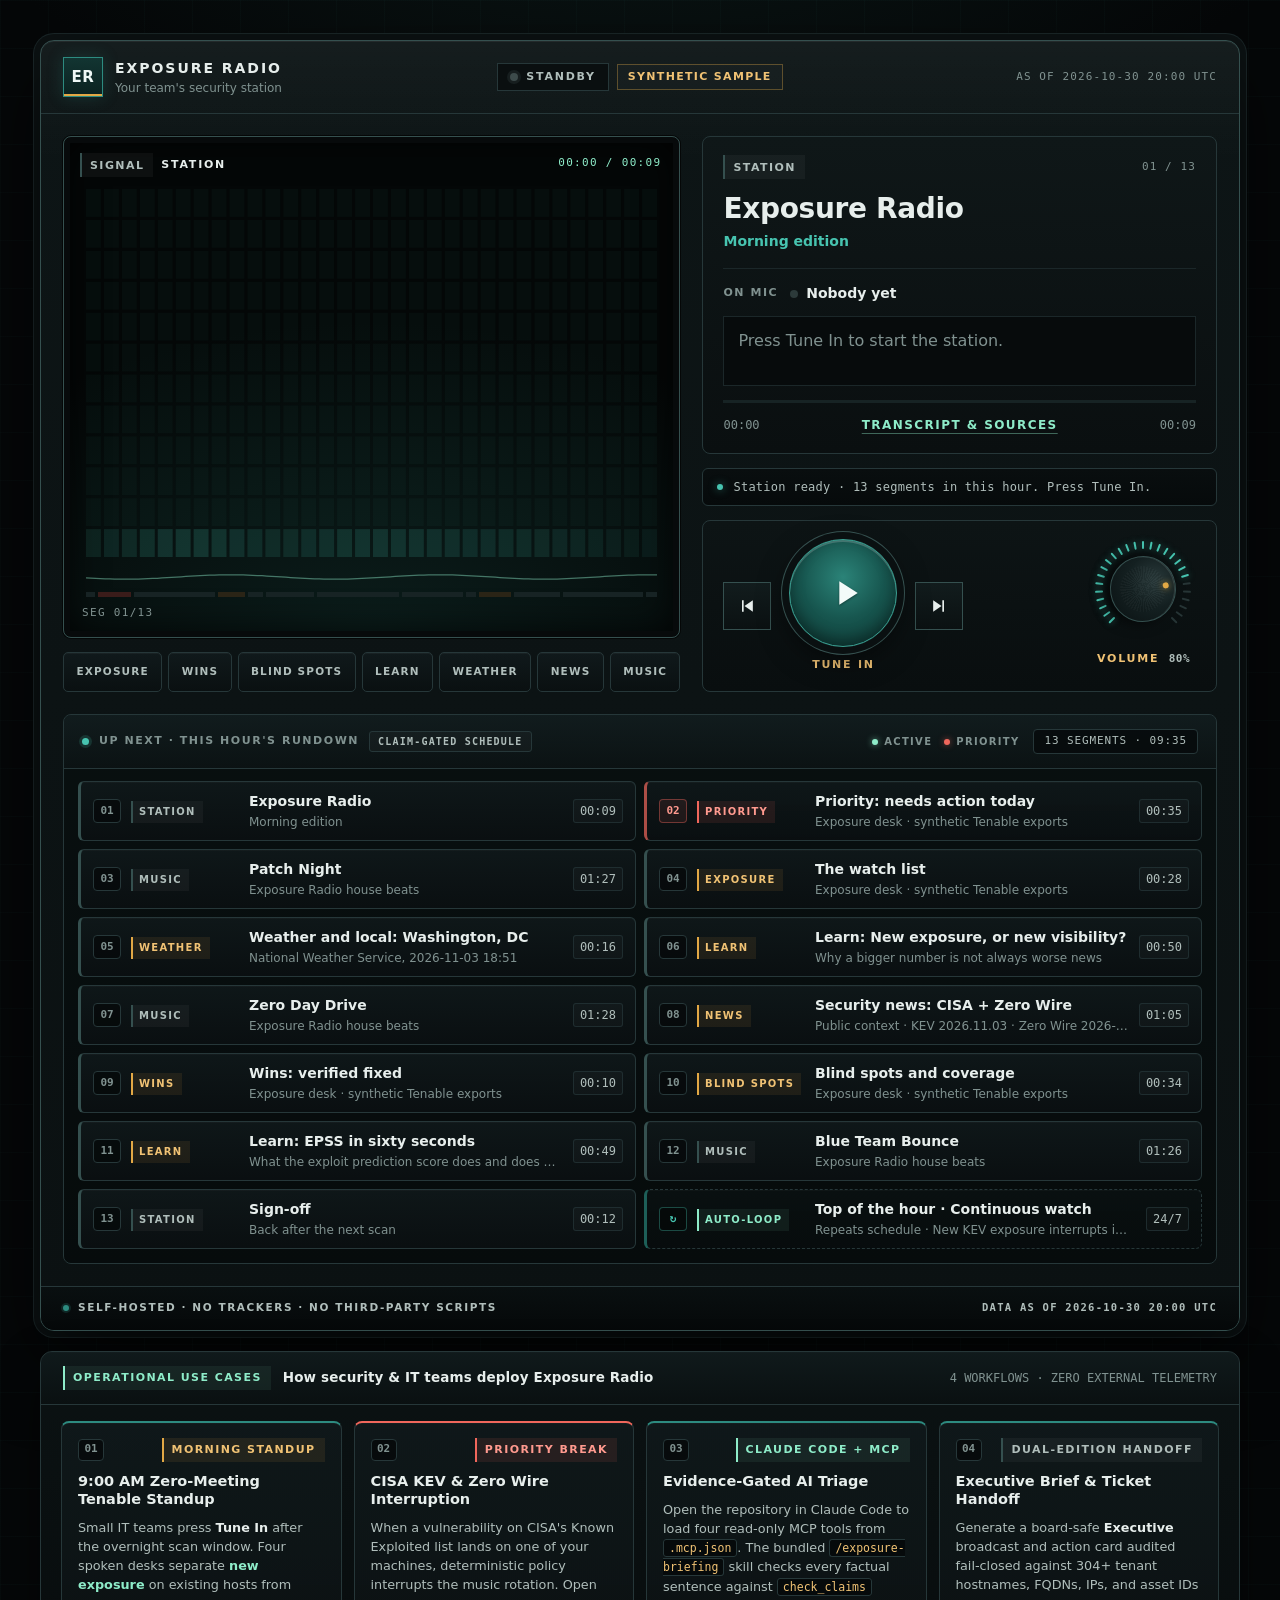
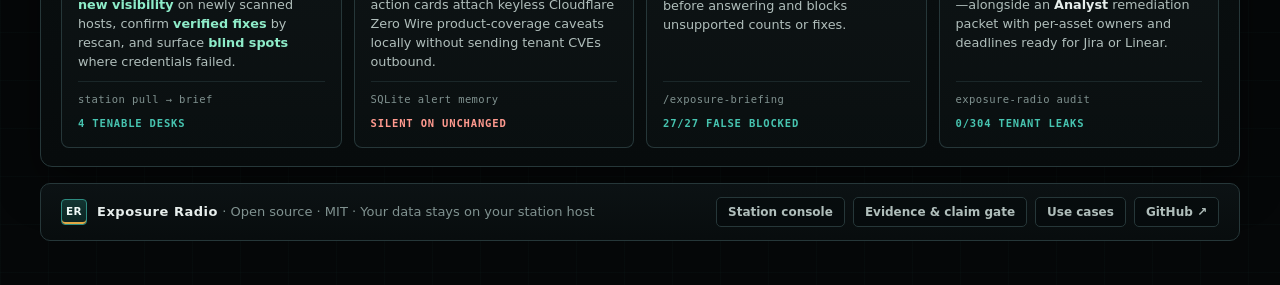
==== commit 801cabf1: "Polish lower station deck, remove footer city label, and add operational use cases" ====
--- a/web/index.html
+++ b/web/index.html
@@ -95,26 +95,103 @@
     </section>
 
     <section class="rundown panel" aria-labelledby="rundown-title">
-      <div class="panel-head">
-        <h2 id="rundown-title" class="label">UP NEXT · THIS HOUR'S RUNDOWN</h2>
-        <span id="rundown-total" class="panel-meta mono"></span>
+      <div class="panel-head rundown-head">
+        <div class="rundown-head-left">
+          <span class="rundown-bus-dot" aria-hidden="true"></span>
+          <h2 id="rundown-title" class="label">UP NEXT · THIS HOUR'S RUNDOWN</h2>
+          <span class="rundown-sub-chip">CLAIM-GATED SCHEDULE</span>
+        </div>
+        <div class="rundown-head-right">
+          <span class="rd-legend" aria-hidden="true">
+            <span class="rd-legend-item"><i class="rd-dot rd-dot-live"></i>ACTIVE</span>
+            <span class="rd-legend-item"><i class="rd-dot rd-dot-priority"></i>PRIORITY</span>
+          </span>
+          <span id="rundown-total" class="panel-meta mono rundown-total-pill"></span>
+        </div>
       </div>
       <ol id="rundown" class="rundown-list"></ol>
     </section>
   </div>
 
   <div class="device-foot">
-    <span>SELF-HOSTED · NO TRACKERS · NO THIRD-PARTY SCRIPTS</span>
-    <span id="foot-loc" class="mono"></span>
+    <span class="foot-spec"><i class="foot-dot" aria-hidden="true"></i>SELF-HOSTED · NO TRACKERS · NO THIRD-PARTY SCRIPTS</span>
+    <span id="foot-loc" class="mono foot-meta"></span>
   </div>
 </main>
 
+<section id="use-cases" class="use-cases-deck" aria-labelledby="use-cases-title">
+  <div class="use-cases-bar">
+    <div class="use-cases-bar-left">
+      <span class="tag tag-mint">OPERATIONAL USE CASES</span>
+      <h2 id="use-cases-title" class="use-cases-heading">How security &amp; IT teams deploy Exposure Radio</h2>
+    </div>
+    <span class="panel-meta mono">4 WORKFLOWS · ZERO EXTERNAL TELEMETRY</span>
+  </div>
+  <div class="use-cases-grid">
+    <article class="uc-card">
+      <div class="uc-top">
+        <span class="uc-num mono">01</span>
+        <span class="tag">MORNING STANDUP</span>
+      </div>
+      <h3 class="uc-title">9:00 AM Zero-Meeting Tenable Standup</h3>
+      <p class="uc-desc">Small IT teams press <strong>Tune In</strong> after the overnight scan window. Four spoken desks separate <em>new exposure</em> on existing hosts from <em>new visibility</em> on newly scanned hosts, confirm <em>verified fixes</em> by rescan, and surface <em>blind spots</em> where credentials failed.</p>
+      <div class="uc-foot mono">
+        <span>station pull → brief</span>
+        <span class="uc-metric">4 TENABLE DESKS</span>
+      </div>
+    </article>
+
+    <article class="uc-card uc-card-priority">
+      <div class="uc-top">
+        <span class="uc-num mono">02</span>
+        <span class="tag tag-priority">PRIORITY BREAK</span>
+      </div>
+      <h3 class="uc-title">CISA KEV &amp; Zero Wire Interruption</h3>
+      <p class="uc-desc">When a vulnerability on CISA's Known Exploited list lands on one of your machines, deterministic policy interrupts the music rotation. Open action cards attach keyless Cloudflare Zero Wire product-coverage caveats locally without sending tenant CVEs outbound.</p>
+      <div class="uc-foot mono">
+        <span>SQLite alert memory</span>
+        <span class="uc-metric">SILENT ON UNCHANGED</span>
+      </div>
+    </article>
+
+    <article class="uc-card">
+      <div class="uc-top">
+        <span class="uc-num mono">03</span>
+        <span class="tag tag-mint">CLAUDE CODE + MCP</span>
+      </div>
+      <h3 class="uc-title">Evidence-Gated AI Triage</h3>
+      <p class="uc-desc">Open the repository in Claude Code to load four read-only MCP tools from <code>.mcp.json</code>. The bundled <code>/exposure-briefing</code> skill checks every factual sentence against <code>check_claims</code> before answering and blocks unsupported counts or fixes.</p>
+      <div class="uc-foot mono">
+        <span>/exposure-briefing</span>
+        <span class="uc-metric">27/27 FALSE BLOCKED</span>
+      </div>
+    </article>
+
+    <article class="uc-card">
+      <div class="uc-top">
+        <span class="uc-num mono">04</span>
+        <span class="tag tag-quiet">DUAL-EDITION HANDOFF</span>
+      </div>
+      <h3 class="uc-title">Executive Brief &amp; Ticket Handoff</h3>
+      <p class="uc-desc">Generate a board-safe <strong>Executive</strong> broadcast and action card audited fail-closed against 304+ tenant hostnames, FQDNs, IPs, and asset IDs—alongside an <strong>Analyst</strong> remediation packet with per-asset owners and deadlines ready for Jira or Linear.</p>
+      <div class="uc-foot mono">
+        <span>exposure-radio audit</span>
+        <span class="uc-metric">0/304 TENANT LEAKS</span>
+      </div>
+    </article>
+  </div>
+</section>
+
 <footer class="site-foot">
-  <p>Open source · MIT · Your data stays on your station host</p>
+  <div class="site-foot-brand">
+    <span class="foot-mark" aria-hidden="true">ER</span>
+    <p><strong>Exposure Radio</strong> · Open source · MIT · Your data stays on your station host</p>
+  </div>
   <nav aria-label="Project">
     <a href="admin.html">Station console</a>
     <a href="briefing.html">Evidence &amp; claim gate</a>
-    <a href="https://github.com/Agent9AI/exposure-radio" rel="noopener">GitHub</a>
+    <a href="#use-cases">Use cases</a>
+    <a href="https://github.com/Agent9AI/exposure-radio" rel="noopener">GitHub ↗</a>
   </nav>
 </footer>
 
--- a/web/station.css
+++ b/web/station.css
@@ -146,10 +146,17 @@
   padding: 22px;
 }
 .device-foot {
-  display: flex; justify-content: space-between; gap: 16px; flex-wrap: wrap;
-  padding: 12px 22px 14px; border-top: 1px solid var(--line);
-  font-size: 10.5px; font-weight: 700; letter-spacing: .16em; color: #8f7a55; text-transform: uppercase;
-}
+  display: flex; align-items: center; justify-content: space-between; gap: 16px; flex-wrap: wrap;
+  padding: 13px 22px 14px; border-top: 1px solid var(--line-2); border-radius: 0 0 13px 13px;
+  background: linear-gradient(180deg, rgba(9, 15, 16, .85), rgba(5, 8, 9, .95));
+  font-size: 10.5px; font-weight: 750; letter-spacing: .15em; color: var(--muted); text-transform: uppercase;
+}
+.foot-spec { display: inline-flex; align-items: center; gap: 9px; color: var(--text-2); }
+.foot-dot {
+  width: 6px; height: 6px; border-radius: 50%; background: var(--teal-2);
+  box-shadow: 0 0 0 2px rgba(45, 139, 128, .22); flex: none;
+}
+.foot-meta { color: var(--text-2); letter-spacing: .12em; }
 
 /* ---------- screen / visualizer ---------- */
 .screen-col { display: grid; grid-template-rows: 1fr auto; gap: 14px; min-width: 0; }
@@ -175,12 +182,18 @@
 
 .bands { display: flex; gap: 6px; }
 .band {
-  flex: 1 1 auto; min-height: 40px; padding: 7px 10px; white-space: nowrap; border: 1px solid var(--line-2); background: #0b1213;
-  font-size: 10.5px; font-weight: 800; letter-spacing: .1em; text-transform: uppercase; color: var(--text-2);
-  transition: border-color .15s, color .15s, background-color .15s;
-}
-.band:hover { border-color: var(--teal-2); color: var(--text); }
-.band[aria-pressed="true"] { border-color: var(--teal-2); background: linear-gradient(180deg, #154440, #0f302d); color: var(--mint); box-shadow: inset 0 0 0 1px rgba(142,236,201,.12); }
+  flex: 1 1 auto; min-height: 40px; padding: 7px 10px; white-space: nowrap;
+  border: 1px solid var(--line-2); border-radius: 5px;
+  background: linear-gradient(180deg, #10191b, #0a1011);
+  box-shadow: inset 0 1px 0 rgba(255,255,255,.04);
+  font-size: 10.5px; font-weight: 800; letter-spacing: .11em; text-transform: uppercase; color: var(--text-2);
+  transition: border-color .15s, color .15s, background .15s, box-shadow .15s;
+}
+.band:hover { border-color: var(--teal-2); color: var(--text); background: linear-gradient(180deg, #142224, #0c1415); }
+.band[aria-pressed="true"] {
+  border-color: var(--teal-2); background: linear-gradient(180deg, #154440, #0f302d); color: var(--mint);
+  box-shadow: inset 0 2px 0 var(--mint), 0 0 14px rgba(45,139,128,.22);
+}
 
 .timeline { position: absolute; z-index: 1; left: 22px; right: 22px; bottom: 40px; display: flex; gap: 3px; height: 5px; margin: 0; padding: 0; list-style: none; }
 .timeline li { position: relative; min-width: 4px; background: #172324; overflow: hidden; }
@@ -217,6 +230,16 @@
 .now-foot { display: flex; align-items: center; justify-content: space-between; gap: 8px; margin-top: 8px; min-height: 28px; font-size: 12px; color: var(--muted); }
 .now-foot .link-button { font-family: var(--sans); }
 .status { min-height: 1.5em; font-size: 13.5px; color: var(--text-2); padding: 0 2px; }
+.control-col > .status {
+  display: flex; align-items: center; gap: 10px;
+  padding: 9px 14px; border: 1px solid var(--line-2); border-radius: 6px;
+  background: linear-gradient(180deg, #090e0f, #060a0b);
+  font-family: var(--mono); font-size: 12px; letter-spacing: .02em; color: var(--text-2);
+}
+.control-col > .status::before {
+  content: ""; width: 6px; height: 6px; border-radius: 50%; flex: none;
+  background: var(--signal); box-shadow: 0 0 8px rgba(71, 196, 176, .55);
+}
 
 /* ---------- deck: buttons + knob ---------- */
 .deck {
@@ -267,27 +290,102 @@
 .knob-pointer { position: absolute; left: 50%; top: 6px; width: 6px; height: 6px; margin-left: -3px; border-radius: 50%; background: var(--amber); box-shadow: 0 0 6px rgba(226,168,69,.7); }
 
 /* ---------- rundown ---------- */
-.rundown { grid-column: 1 / -1; border-radius: 8px; }
-.rundown-list { margin: 0; padding: 6px; list-style: none; display: grid; grid-template-columns: 1fr 1fr; column-gap: 6px; }
-.rundown-list li { min-width: 0; }
+.rundown { grid-column: 1 / -1; border-radius: 8px; overflow: hidden; background: linear-gradient(180deg, #0c1415, #080d0e); }
+.rundown-head {
+  padding: 14px 18px; border-bottom: 1px solid var(--line-2);
+  background: linear-gradient(180deg, rgba(20, 32, 34, .65), rgba(11, 18, 19, .85));
+}
+.rundown-head-left, .rundown-head-right { display: flex; align-items: center; gap: 10px; }
+.rundown-head-left { min-width: 0; }
+.rundown-bus-dot {
+  width: 7px; height: 7px; border-radius: 50%; background: var(--signal);
+  box-shadow: 0 0 0 3px rgba(71, 196, 176, .16); flex: none;
+}
+.rundown-sub-chip {
+  display: inline-flex; align-items: center; padding: 2px 8px; border-radius: 3px;
+  border: 1px solid var(--line-2); background: rgba(255, 255, 255, .025);
+  font-family: var(--mono); font-size: 10px; font-weight: 700; letter-spacing: .12em; color: var(--text-2);
+  white-space: nowrap;
+}
+.rd-legend { display: inline-flex; align-items: center; gap: 12px; margin-right: 4px; }
+.rd-legend-item {
+  display: inline-flex; align-items: center; gap: 6px;
+  font-size: 10px; font-weight: 750; letter-spacing: .13em; color: var(--muted);
+}
+.rd-dot { width: 6px; height: 6px; border-radius: 50%; display: inline-block; }
+.rd-dot-live { background: var(--mint); box-shadow: 0 0 6px rgba(142, 236, 201, .65); }
+.rd-dot-priority { background: var(--red); box-shadow: 0 0 6px rgba(240, 103, 92, .6); }
+.rundown-total-pill {
+  padding: 3px 10px; border: 1px solid var(--line-2); border-radius: 4px;
+  background: rgba(5, 8, 9, .7); color: var(--text-2); font-size: 11px; letter-spacing: .08em;
+  white-space: nowrap; flex: none;
+}
+.rundown-list {
+  margin: 0; padding: 12px 14px 14px; list-style: none;
+  display: grid; grid-template-columns: 1fr 1fr; gap: 8px;
+  background: rgba(5, 8, 9, .38);
+}
+.rundown-list li { min-width: 0; display: flex; }
 .rd {
-  display: grid; grid-template-columns: 2.2em 8.6em minmax(0,1fr) auto; align-items: center; gap: 12px;
-  width: 100%; min-height: 54px; padding: 8px 12px; border: 1px solid transparent; background: none; text-align: left;
-  color: var(--text);
-}
-.rd:hover { background: rgba(71,196,176,.05); border-color: var(--line-2); }
-.rd-num { font-family: var(--mono); font-size: 12px; color: var(--muted); }
+  display: grid; grid-template-columns: 28px 7.2em minmax(0,1fr) auto; align-items: center; gap: 10px;
+  width: 100%; min-height: 58px; padding: 9px 12px;
+  border: 1px solid var(--line-2); border-left: 3px solid var(--line-3); border-radius: 6px;
+  background: linear-gradient(180deg, rgba(16, 25, 27, .82), rgba(10, 15, 17, .94));
+  box-shadow: inset 0 1px 0 rgba(255, 255, 255, .025);
+  text-align: left; color: var(--text);
+  transition: border-color .15s, background .15s, box-shadow .15s;
+}
+.rd:hover {
+  background: linear-gradient(180deg, rgba(21, 34, 37, .92), rgba(12, 20, 22, .98));
+  border-color: var(--line-3); border-left-color: var(--teal-2);
+}
+.rd-num {
+  display: inline-grid; place-items: center; width: 28px; height: 24px;
+  border: 1px solid var(--line-2); border-radius: 4px; background: rgba(5, 8, 9, .75);
+  font-family: var(--mono); font-size: 11px; font-weight: 750; color: var(--muted);
+}
 .rd-kind .tag { min-height: 22px; font-size: 10px; padding: 2px 7px 2px 6px; }
-.rd-text { display: grid; min-width: 0; }
+.rd-text { display: grid; gap: 1px; min-width: 0; }
 .rd-title { font-weight: 750; font-size: 14px; white-space: nowrap; overflow: hidden; text-overflow: ellipsis; }
-.rd-sub { font-size: 12.5px; color: var(--muted); white-space: nowrap; overflow: hidden; text-overflow: ellipsis; }
-.rd-dur { font-family: var(--mono); font-size: 12px; color: var(--muted); display: flex; align-items: center; gap: 8px; }
-.rd-now { display: none; font-family: var(--sans); font-size: 10px; font-weight: 800; letter-spacing: .14em; color: var(--mint); }
-.rd[aria-current="true"] { background: linear-gradient(90deg, rgba(29,95,88,.35), rgba(29,95,88,.08)); border-color: rgba(45,139,128,.55); }
-.rd[aria-current="true"] .rd-now { display: inline; }
-.rd[aria-current="true"] .rd-num { color: var(--mint); }
+.rd-sub { font-size: 12px; color: var(--muted); white-space: nowrap; overflow: hidden; text-overflow: ellipsis; }
+.rd-dur { font-family: var(--mono); font-size: 12px; color: var(--text-2); display: flex; align-items: center; gap: 8px; }
+.rd-time { padding: 2px 6px; border-radius: 3px; background: rgba(255, 255, 255, .025); border: 1px solid rgba(38, 55, 57, .7); }
+.rd-now {
+  display: none; align-items: center; gap: 5px; padding: 2px 7px; border-radius: 3px;
+  background: rgba(142, 236, 201, .14); border: 1px solid rgba(142, 236, 201, .42);
+  font-family: var(--sans); font-size: 9.5px; font-weight: 800; letter-spacing: .14em; color: var(--mint);
+}
+.rd-now::before {
+  content: ""; width: 5px; height: 5px; border-radius: 50%;
+  background: var(--mint); box-shadow: 0 0 6px var(--mint);
+}
+.rd.is-priority { border-left-color: rgba(240, 103, 92, .7); }
+.rd.is-priority .rd-num {
+  color: var(--red-ink); border-color: rgba(240, 103, 92, .4); background: rgba(240, 103, 92, .09);
+}
+.rd[aria-current="true"] {
+  background: linear-gradient(90deg, rgba(29, 95, 88, .44), rgba(29, 95, 88, .12));
+  border-color: rgba(71, 196, 176, .68); border-left: 3px solid var(--mint);
+  box-shadow: inset 0 1px 0 rgba(142, 236, 201, .14), 0 4px 18px rgba(0, 0, 0, .35), 0 0 16px rgba(45, 139, 128, .18);
+}
+.rd[aria-current="true"] .rd-now { display: inline-flex; }
+.rd[aria-current="true"] .rd-num {
+  color: var(--mint); border-color: rgba(142, 236, 201, .5);
+  background: rgba(29, 95, 88, .5); box-shadow: 0 0 10px rgba(142, 236, 201, .18);
+}
+.rd[aria-current="true"] .rd-time { border-color: rgba(71, 196, 176, .45); color: var(--text); }
+.rd.played { opacity: .76; }
 .rd.played .rd-title { color: var(--text-2); }
-.rd.is-priority .rd-num { color: var(--red-ink); }
+.rd-standby-cell {
+  border-style: dashed; border-color: var(--line-2); border-left: 3px solid var(--teal);
+  background: linear-gradient(180deg, rgba(12, 20, 21, .55), rgba(8, 13, 14, .65));
+  cursor: default;
+}
+.rd-standby-cell:hover {
+  background: linear-gradient(180deg, rgba(12, 20, 21, .55), rgba(8, 13, 14, .65));
+  border-color: var(--line-2); border-left-color: var(--teal);
+}
+.rd-standby-cell .rd-num { color: var(--signal); border-color: rgba(71, 196, 176, .35); }
 
 /* ---------- drawer ---------- */
 .drawer {
@@ -336,15 +434,77 @@
 .copy-status { font-size: 13px; color: var(--mint); }
 .note { font-size: 13px; color: var(--muted); }
 
-/* ---------- site footer ---------- */
+/* ---------- use cases deck & site footer ---------- */
+.use-cases-deck {
+  width: min(1200px, calc(100% - 48px)); margin: 20px auto 0;
+  border: 1px solid var(--line-2); border-radius: 12px; overflow: hidden;
+  background: linear-gradient(180deg, #0b1213, #070b0c);
+  box-shadow: inset 0 1px 0 rgba(255,255,255,.04), 0 18px 46px rgba(0,0,0,.45);
+}
+.use-cases-bar {
+  display: flex; align-items: center; justify-content: space-between; gap: 16px; flex-wrap: wrap;
+  padding: 14px 22px; border-bottom: 1px solid var(--line-2);
+  background: linear-gradient(180deg, rgba(18, 29, 31, .7), rgba(10, 16, 17, .9));
+}
+.use-cases-bar-left { display: flex; align-items: center; gap: 12px; flex-wrap: wrap; }
+.use-cases-heading { font-size: 13.5px; font-weight: 750; letter-spacing: .01em; color: var(--text); }
+.use-cases-grid {
+  display: grid; grid-template-columns: repeat(4, minmax(0, 1fr)); gap: 12px;
+  padding: 16px 20px 18px;
+}
+.uc-card {
+  display: grid; grid-template-rows: auto auto 1fr auto; gap: 10px;
+  padding: 15px 16px; border: 1px solid var(--line-2); border-top: 2px solid var(--teal-2); border-radius: 8px;
+  background: linear-gradient(180deg, rgba(16, 25, 27, .85), rgba(10, 15, 16, .95));
+  box-shadow: inset 0 1px 0 rgba(255,255,255,.025);
+}
+.uc-card-priority { border-top-color: var(--red); }
+.uc-top { display: flex; align-items: center; justify-content: space-between; gap: 8px; }
+.uc-num {
+  display: inline-grid; place-items: center; width: 26px; height: 22px;
+  border: 1px solid var(--line-2); border-radius: 4px; background: rgba(5, 8, 9, .8);
+  font-size: 11px; font-weight: 750; color: var(--muted);
+}
+.uc-title { font-size: 14.5px; font-weight: 800; line-height: 1.25; color: var(--text); }
+.uc-desc { font-size: 12.8px; line-height: 1.5; color: var(--text-2); }
+.uc-desc strong { color: var(--text); font-weight: 700; }
+.uc-desc em { color: var(--mint); font-style: normal; font-weight: 600; }
+.uc-desc code {
+  font-family: var(--mono); font-size: 11.5px; padding: 1px 5px;
+  border: 1px solid var(--line-2); border-radius: 3px; background: #060a0b; color: var(--amber-ink);
+}
+.uc-foot {
+  display: flex; align-items: center; justify-content: space-between; gap: 8px; flex-wrap: wrap;
+  padding-top: 10px; border-top: 1px solid var(--line);
+  font-size: 10.5px; color: var(--muted); letter-spacing: .04em;
+}
+.uc-metric { color: var(--signal); font-weight: 750; letter-spacing: .08em; }
+.uc-card-priority .uc-metric { color: var(--red-ink); }
+
 .site-foot {
-  width: min(1200px, calc(100% - 48px)); margin: 26px auto 40px;
-  display: flex; flex-wrap: wrap; justify-content: space-between; gap: 12px 24px;
+  width: min(1200px, calc(100% - 48px)); margin: 16px auto 44px;
+  padding: 13px 20px; border: 1px solid var(--line-2); border-radius: 10px;
+  background: linear-gradient(180deg, rgba(13, 20, 22, .88), rgba(8, 13, 14, .95));
+  display: flex; flex-wrap: wrap; align-items: center; justify-content: space-between; gap: 12px 24px;
   font-size: 13px; color: var(--muted);
 }
-.site-foot nav { display: flex; flex-wrap: wrap; gap: 8px 22px; }
-.site-foot a { color: var(--text-2); }
-.site-foot a:hover { color: var(--mint); }
+.site-foot-brand { display: flex; align-items: center; gap: 10px; min-width: 0; }
+.site-foot-brand strong { color: var(--text); font-weight: 750; letter-spacing: .04em; }
+.foot-mark {
+  display: inline-grid; place-items: center; width: 26px; height: 26px; flex: none;
+  border: 1px solid var(--teal-2); border-radius: 4px; background: linear-gradient(180deg, #123532, #0b2220);
+  font-size: 10.5px; font-weight: 850; letter-spacing: .04em; color: #eef8f6;
+  box-shadow: inset 0 -2px 0 var(--amber);
+}
+.site-foot nav { display: flex; flex-wrap: wrap; gap: 8px; }
+.site-foot a {
+  display: inline-flex; align-items: center; padding: 5px 11px;
+  border: 1px solid var(--line-2); border-radius: 5px;
+  background: rgba(6, 10, 11, .65); color: var(--text-2);
+  font-size: 12px; font-weight: 700; text-decoration: none;
+  transition: border-color .15s, color .15s, background .15s;
+}
+.site-foot a:hover { border-color: var(--teal-2); color: var(--mint); background: rgba(21, 68, 64, .28); }
 
 /* ---------- console (admin.html) ---------- */
 .banner { display: flex; align-items: flex-start; gap: 14px; margin: 18px 22px 0; padding: 12px 16px; border: 1px solid rgba(226,168,69,.3); background: rgba(226,168,69,.05); font-size: 14px; color: var(--text-2); }
@@ -464,16 +624,19 @@
   .device-body { grid-template-columns: 1fr; }
   .screen { min-height: 0; aspect-ratio: 16 / 9; }
   .rundown-list { grid-template-columns: 1fr; }
+  .rundown-list li.rd-filler { display: none; }
+  .use-cases-grid { grid-template-columns: 1fr 1fr; }
 }
 @media (max-width: 640px) {
   body { font-size: 14.5px; }
-  .device { width: calc(100% - 20px); margin-top: 10px; border-radius: 12px; box-shadow: inset 0 1px 0 rgba(255,255,255,.06), 0 20px 50px rgba(0,0,0,.6); }
-  .device-bar { grid-template-columns: 1fr auto; padding: 12px 14px; gap: 10px; }
+  .device, .use-cases-deck { width: calc(100% - 20px); border-radius: 12px; }
+  .device { margin-top: 10px; box-shadow: inset 0 1px 0 rgba(255,255,255,.06), 0 20px 50px rgba(0,0,0,.6); }
+  .device-bar { grid-template-columns: minmax(0, 1fr) auto; padding: 12px 14px; gap: 10px; }
   .bar-status { justify-self: end; flex-direction: column; align-items: flex-end; gap: 6px; }
   .bar-meta { display: none; }
   .brand-sub { display: none; }
   .mark { width: 36px; height: 36px; font-size: 14px; }
-  .brand-name { font-size: 12.5px; letter-spacing: .12em; }
+  .brand-name { font-size: 12.5px; letter-spacing: .12em; white-space: normal; line-height: 1.2; }
   .device-body { padding: 12px; gap: 12px; }
   .timeline { left: 14px; right: 14px; bottom: 34px; }
   .screen-label.tl { top: 12px; left: 12px; }
@@ -491,13 +654,18 @@
   .knob-ticks i { transform-origin: 1px 40px; height: 7px; }
   .knob-cap { inset: 13px; }
   .tune { width: 96px; height: 96px; }
-  .rd { grid-template-columns: 1.8em minmax(0,1fr) auto; gap: 10px; padding: 8px; }
+  .rundown-head { padding: 12px 14px; }
+  .rundown-sub-chip, .rd-legend { display: none; }
+  .rundown-list { padding: 10px; gap: 6px; }
+  .rd { grid-template-columns: 2em minmax(0,1fr) auto; gap: 8px 10px; padding: 8px 10px; }
   .rd-kind { grid-column: 2; grid-row: 1; }
   .rd-text { grid-column: 2; grid-row: 2; }
   .rd-num { grid-row: 1 / 3; }
   .rd-dur { grid-column: 3; grid-row: 1 / 3; }
   .device-foot { padding: 10px 14px 12px; font-size: 9.5px; }
-  .site-foot { width: calc(100% - 28px); flex-direction: column; }
+  .use-cases-bar { padding: 12px 14px; }
+  .use-cases-grid { grid-template-columns: 1fr; padding: 12px; gap: 10px; }
+  .site-foot { width: calc(100% - 20px); padding: 12px 14px; flex-direction: column; align-items: flex-start; }
   .drawer { max-height: 92vh; }
   .drawer-head, .drawer-body { padding-left: 16px; padding-right: 16px; }
   .facts { grid-template-columns: 1fr 1fr; }
@@ -529,3 +697,6 @@
   .tune, .square-button, .knob-cap { border: 1px solid ButtonText; }
   .knob-ticks i.on { background: Highlight; }
 }
+
+.zero-wire-brief { border-top: 1px solid var(--line-2); margin-top: 18px; padding-top: 16px; display: grid; gap: 8px; }
+.zero-wire-title { margin: 0; font-size: 17px; font-weight: 750; line-height: 1.35; }
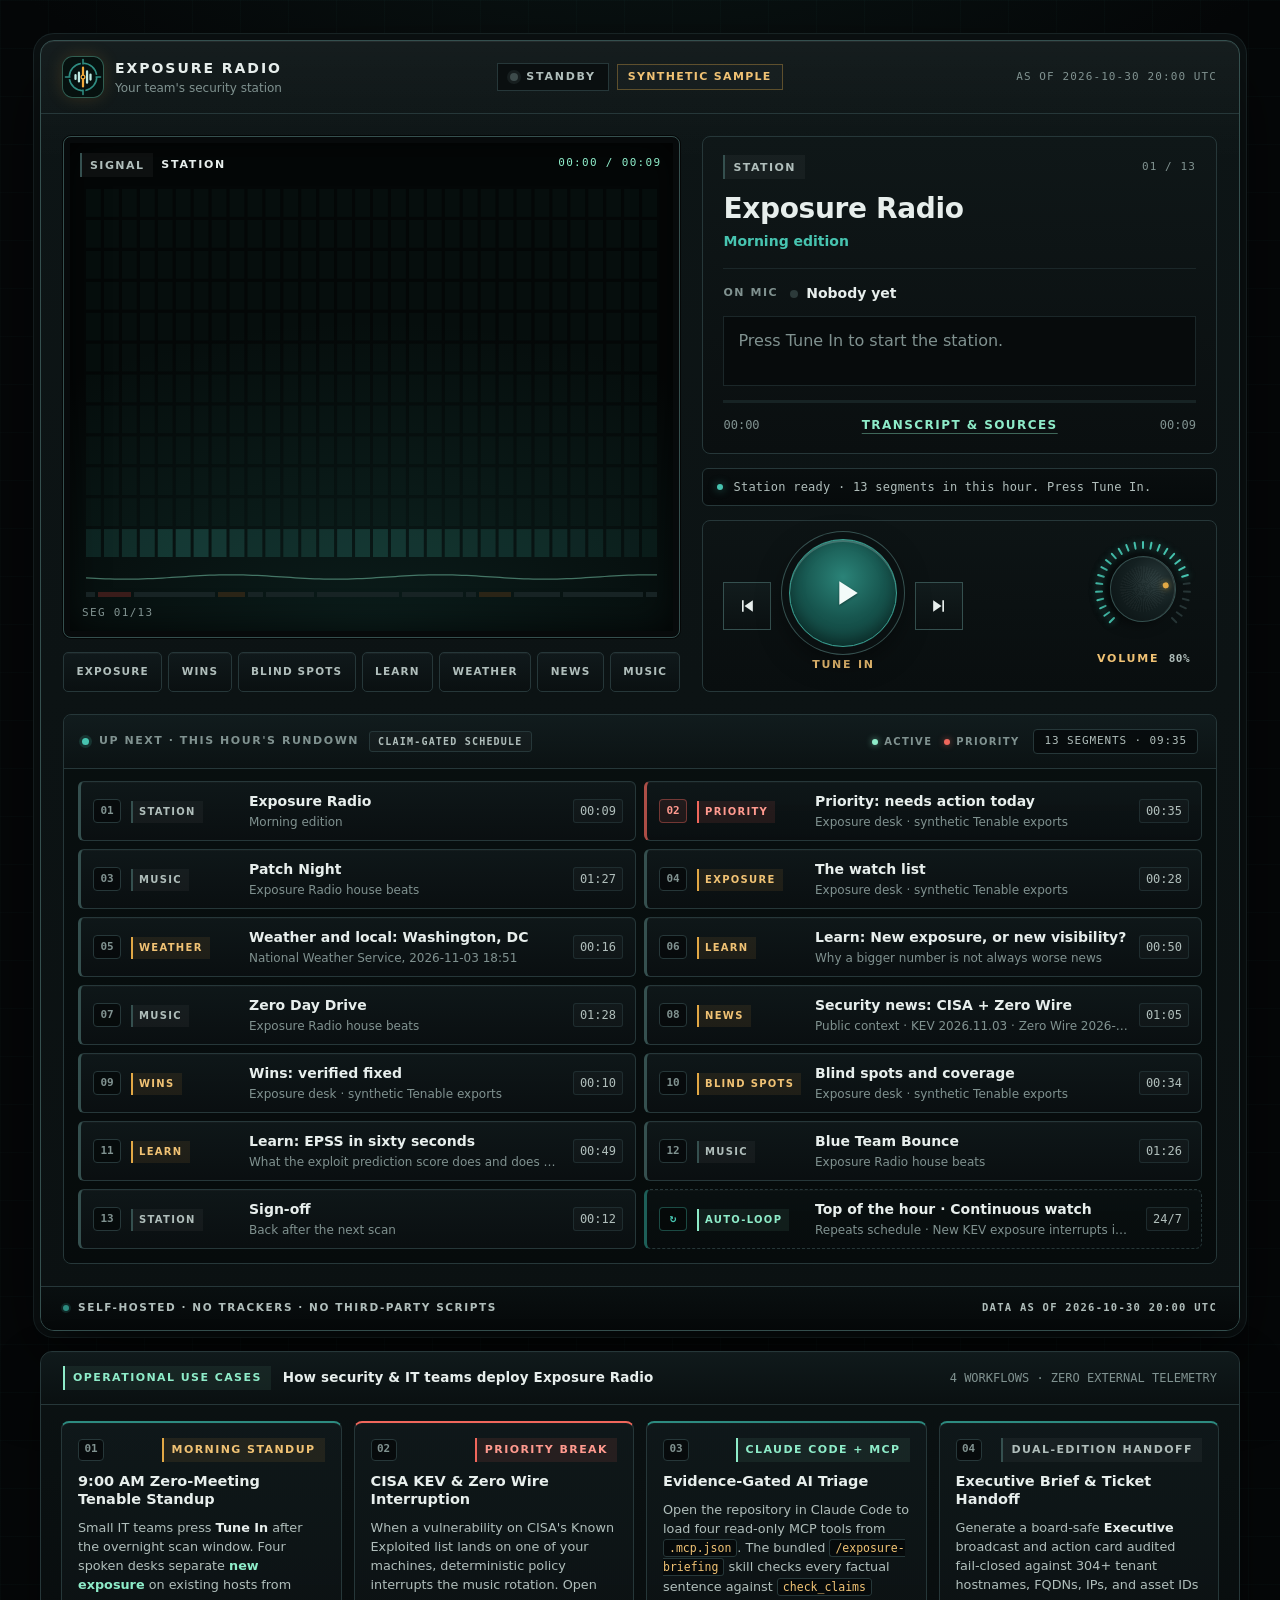
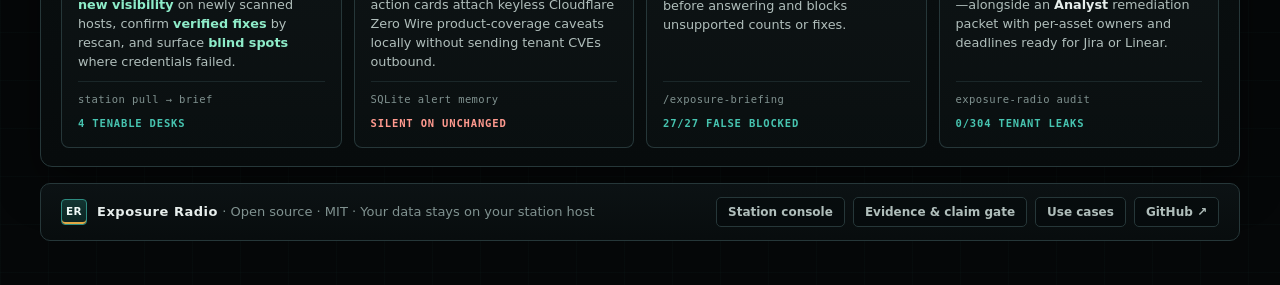
==== commit 0dbe27ac: "Rename host to Avery, new reticle-waveform logo, sharper README hero and two-export explanation, fre" ====
--- a/web/index.html
+++ b/web/index.html
@@ -19,7 +19,7 @@
 <main id="player" class="device" aria-labelledby="station-name">
   <header class="device-bar">
     <div class="brand">
-      <span class="mark" aria-hidden="true">ER</span>
+      <img class="mark" src="icon.svg" alt="" aria-hidden="true">
       <span class="brand-text">
         <span id="station-name" class="brand-name">EXPOSURE RADIO</span>
         <span id="station-tagline" class="brand-sub">Your team's security station</span>
--- a/web/station.css
+++ b/web/station.css
@@ -131,10 +131,8 @@
 }
 .brand { display: flex; align-items: center; gap: 12px; min-width: 0; text-decoration: none; color: inherit; }
 .mark {
-  display: grid; place-items: center; flex: none; width: 40px; height: 40px;
-  border: 1px solid var(--teal-2); background: linear-gradient(180deg, #123532, #0b2220);
-  font-size: 15px; font-weight: 850; letter-spacing: .04em; color: #eef8f6;
-  box-shadow: 0 0 16px rgba(45,139,128,.25), inset 0 -2px 0 var(--amber);
+  display: block; flex: none; width: 40px; height: 40px; border-radius: 10px;
+  box-shadow: 0 0 18px rgba(240,168,58,.18), 0 0 0 1px rgba(47,141,130,.55);
 }
 .brand-text { display: grid; min-width: 0; }
 .brand-name { font-size: 14px; font-weight: 850; letter-spacing: .14em; white-space: nowrap; }
@@ -635,7 +633,7 @@
   .bar-status { justify-self: end; flex-direction: column; align-items: flex-end; gap: 6px; }
   .bar-meta { display: none; }
   .brand-sub { display: none; }
-  .mark { width: 36px; height: 36px; font-size: 14px; }
+  .mark { width: 36px; height: 36px; }
   .brand-name { font-size: 12.5px; letter-spacing: .12em; white-space: normal; line-height: 1.2; }
   .device-body { padding: 12px; gap: 12px; }
   .timeline { left: 14px; right: 14px; bottom: 34px; }
